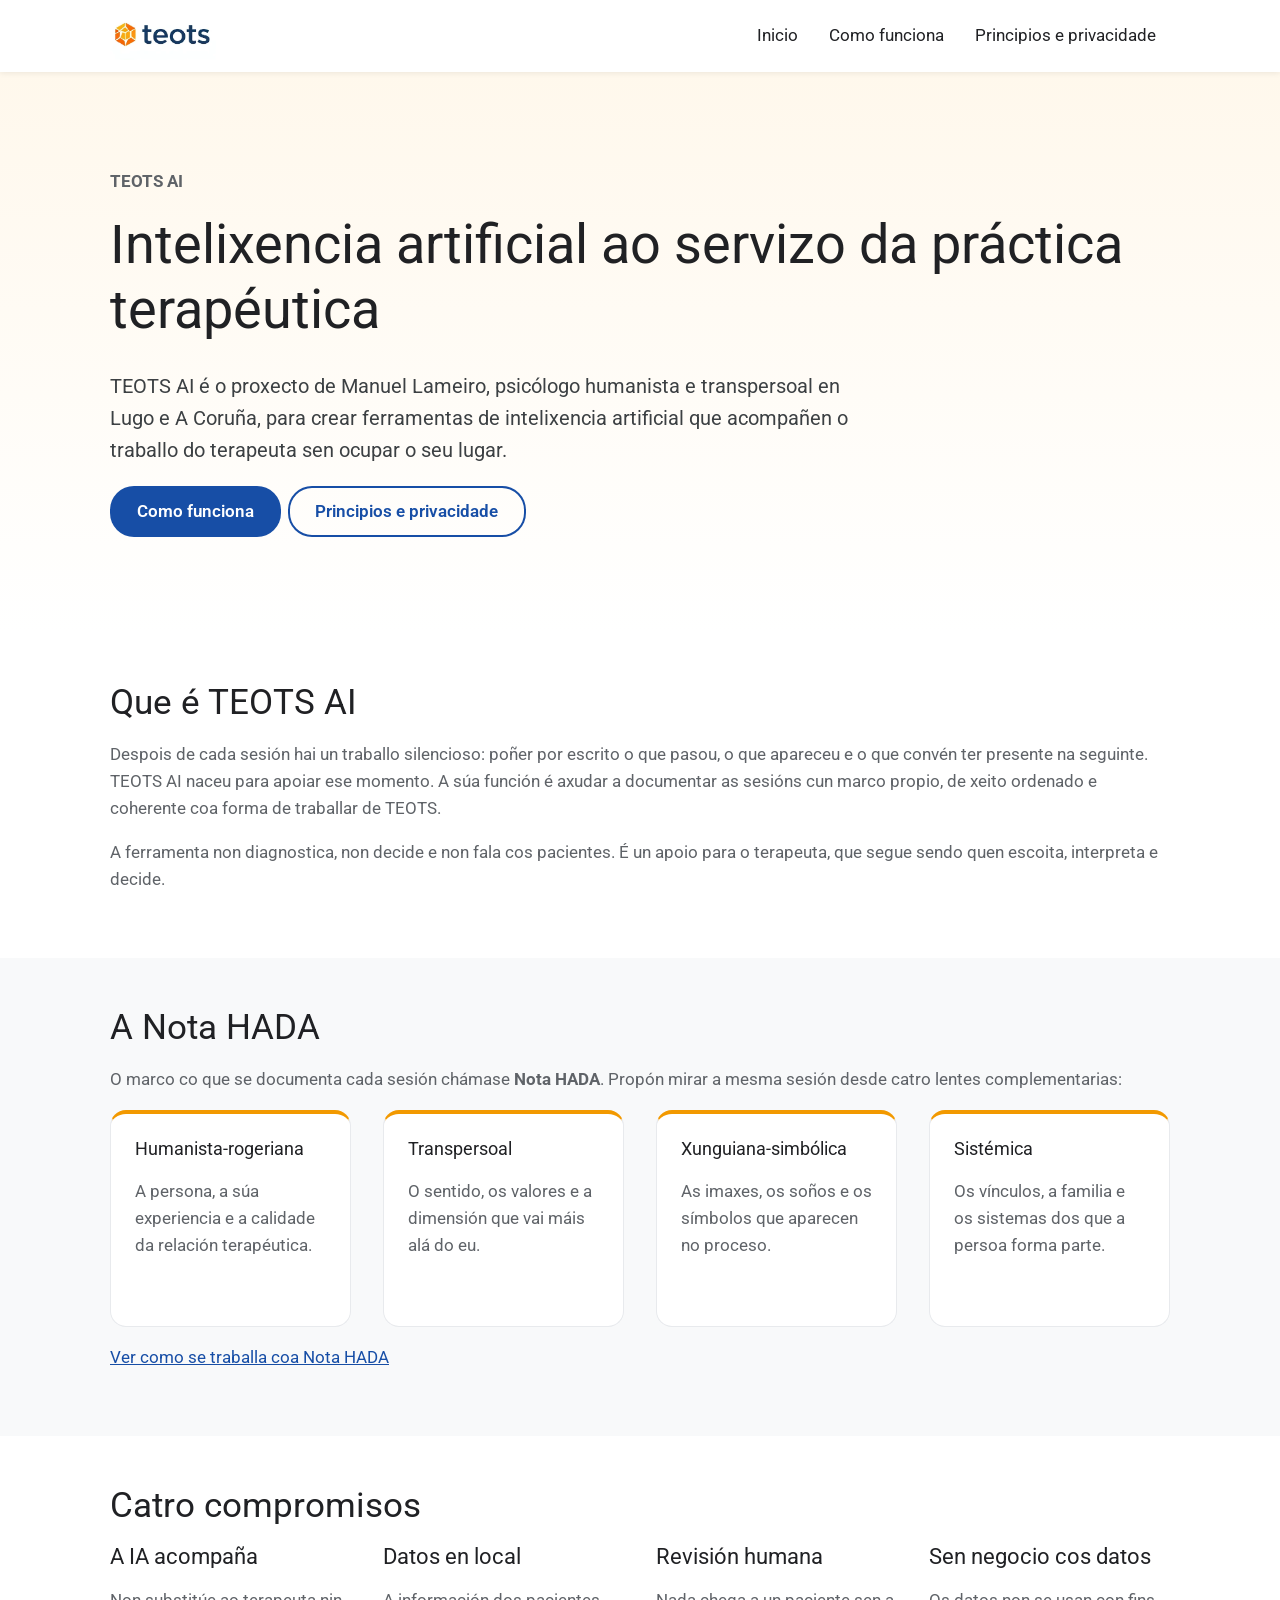
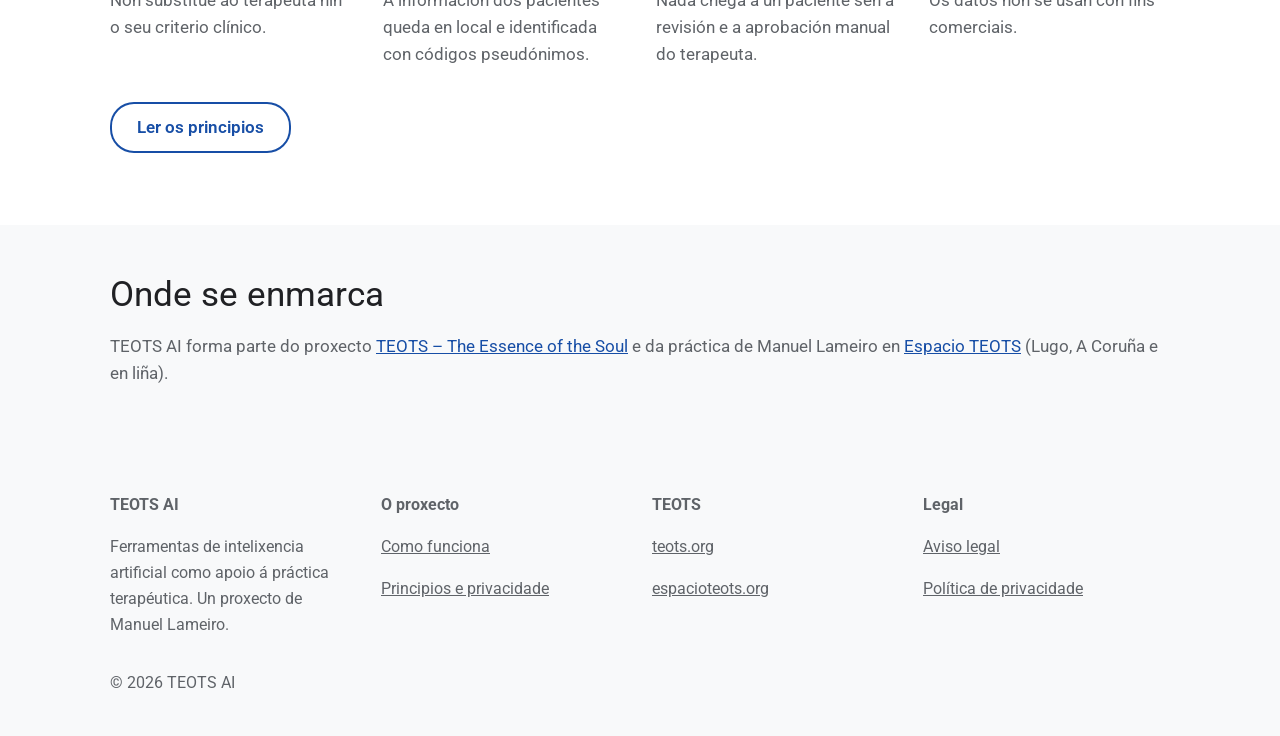
==== docs/index.html @ 67237757 "Ajustes finales de migración Co-Authored-By: Claude Opus 5.5 <noreply@anthropic.com> Claude-Session:" ====
<!DOCTYPE html>
<html lang="gl">
<head>
<meta charset="utf-8">
<meta name="viewport" content="width=device-width, initial-scale=1">
<title>TEOTS AI · Intelixencia artificial ao servizo da terapia | TEOTS AI</title>
<meta name="description" content="TEOTS AI: ferramentas de intelixencia artificial como apoio á práctica terapéutica, cun marco propio, a Nota HADA.">
<link rel="icon" href="img/favicon.png">
<link rel="preconnect" href="https://fonts.googleapis.com">
<link rel="preconnect" href="https://fonts.gstatic.com" crossorigin>
<link rel="stylesheet" href="https://fonts.googleapis.com/css2?family=Roboto:ital,wght@0,300;0,400;0,500;0,700;1,400&family=Roboto+Slab:wght@300;400&display=swap">
<link rel="stylesheet" href="estilo.css">
</head>
<body class="normal">
<header class="cabecera">
  <div class="ancho">
    <a class="logo" href="./"><img src="img/cropped-image-7.webp" alt="TEOTS AI"></a>
    <input type="checkbox" id="menu-movil" class="menu-check">
    <label for="menu-movil" class="menu-boton" aria-label="Abrir o menú"><span></span></label>
    <nav class="menu">
      <ul>
        <li><a href="./">Inicio</a>
        </li>
        <li><a href="gemini/">Como funciona</a>
        </li>
        <li><a href="deepmind/">Principios e privacidade</a>
        </li>
      </ul>
    </nav>
  </div>
</header>
<main>
<section class="bloque portada">
<div class="ancho">
<p><strong>TEOTS AI</strong></p>
<h1>Intelixencia artificial ao servizo da práctica terapéutica</h1>
<p class="entradilla">TEOTS AI é o proxecto de Manuel Lameiro, psicólogo humanista e transpersoal en Lugo e A Coruña, para crear ferramentas de intelixencia artificial que acompañen o traballo do terapeuta sen ocupar o seu lugar.</p>
<p class="botones"><a class="boton" href="gemini/">Como funciona</a><a class="boton boton-secundario" href="deepmind/">Principios e privacidade</a></p>
</div>
</section>
<section class="bloque">
<div class="ancho">
<h2>Que é TEOTS AI</h2>
<p>Despois de cada sesión hai un traballo silencioso: poñer por escrito o que pasou, o que apareceu e o que convén ter presente na seguinte. TEOTS AI naceu para apoiar ese momento. A súa función é axudar a documentar as sesións cun marco propio, de xeito ordenado e coherente coa forma de traballar de TEOTS.</p>
<p>A ferramenta non diagnostica, non decide e non fala cos pacientes. É un apoio para o terapeuta, que segue sendo quen escoita, interpreta e decide.</p>
</div>
</section>
<section class="bloque gris">
<div class="ancho">
<h2>A Nota HADA</h2>
<p>O marco co que se documenta cada sesión chámase <strong>Nota HADA</strong>. Propón mirar a mesma sesión desde catro lentes complementarias:</p>
<div class="columnas">
<div class="col">
<div class="caja lente">
<h3>Humanista-rogeriana</h3>
<p>A persona, a súa experiencia e a calidade da relación terapéutica.</p>
</div>
</div>
<div class="col">
<div class="caja lente">
<h3>Transpersoal</h3>
<p>O sentido, os valores e a dimensión que vai máis alá do eu.</p>
</div>
</div>
<div class="col">
<div class="caja lente">
<h3>Xunguiana-simbólica</h3>
<p>As imaxes, os soños e os símbolos que aparecen no proceso.</p>
</div>
</div>
<div class="col">
<div class="caja lente">
<h3>Sistémica</h3>
<p>Os vínculos, a familia e os sistemas dos que a persoa forma parte.</p>
</div>
</div>
</div>
<p><a href="gemini/">Ver como se traballa coa Nota HADA</a></p>
</div>
</section>
<section class="bloque">
<div class="ancho">
<h2>Catro compromisos</h2>
<div class="columnas">
<div class="col">
<h3>A IA acompaña</h3>
<p>Non substitúe ao terapeuta nin o seu criterio clínico.</p>
</div>
<div class="col">
<h3>Datos en local</h3>
<p>A información dos pacientes queda en local e identificada con códigos pseudónimos.</p>
</div>
<div class="col">
<h3>Revisión humana</h3>
<p>Nada chega a un paciente sen a revisión e a aprobación manual do terapeuta.</p>
</div>
<div class="col">
<h3>Sen negocio cos datos</h3>
<p>Os datos non se usan con fins comerciais.</p>
</div>
</div>
<p class="botones"><a class="boton boton-secundario" href="deepmind/">Ler os principios</a></p>
</div>
</section>
<section class="bloque gris">
<div class="ancho">
<h2>Onde se enmarca</h2>
<p>TEOTS AI forma parte do proxecto <a href="https://teots.org/">TEOTS – The Essence of the Soul</a> e da práctica de Manuel Lameiro en <a href="https://espacioteots.org/">Espacio TEOTS</a> (Lugo, A Coruña e en liña).</p>
</div>
</section>
</main>
<footer class="pie">
<div class="ancho">
<div class="columnas">
<div class="col">
<p><strong>TEOTS AI</strong></p>
<p>Ferramentas de intelixencia artificial como apoio á práctica terapéutica. Un proxecto de Manuel Lameiro.</p>
</div>
<div class="col">
<p><strong>O proxecto</strong></p>
<p><a href="gemini/">Como funciona</a></p>
<p><a href="deepmind/">Principios e privacidade</a></p>
</div>
<div class="col">
<p><strong>TEOTS</strong></p>
<p><a href="https://teots.org/">teots.org</a></p>
<p><a href="https://espacioteots.org/">espacioteots.org</a></p>
</div>
<div class="col">
<p><strong>Legal</strong></p>
<p><a href="aviso-legal/">Aviso legal</a></p>
<p><a href="politica-de-privacidad/">Política de privacidade</a></p>
</div>
</div>
<p>© 2026 TEOTS AI</p>
</div>
</footer>
</body>
</html>
---- docs/estilo.css ----
/* =========================================================
   ESTILO DE TEOTS AI
   Para cambiar colores o letras, toca solo este primer bloque.
   ========================================================= */
:root {
  /* Colores del kit de Elementor de la web original */
  --e-global-color-primary: #202124;
  --e-global-color-secondary: #FBBC04;
  --e-global-color-text: #5F6368;
  --e-global-color-accent: #174EA6;

  /* Colores y letras que usa esta web */
  --color-fondo: #FFFFFF;
  --color-texto: #5F6368;
  --color-titulos: #202124;
  --color-enlace: #174EA6;
  --color-boton: #174EA6;
  --color-boton-texto: #FFFFFF;
  --color-cabecera: #FFFFFF;
  --color-menu: #202124;
  --color-menu-activo: #174EA6;
  --color-pie: #F8F9FA;
  --color-pie-texto: #5F6368;
  --fuente-texto: "Roboto", sans-serif;
  --peso-texto: 400;
  --fuente-titulos: "Roboto", sans-serif;
  --peso-titulos: 400;
  --fuente-menu: "Roboto", sans-serif;
  --ancho: 1100px;
  --alto-logo: 48px;
  --radio-boton: 24px;
}

/* ===== Base común (no hace falta tocar) ===== */
*, *::before, *::after { box-sizing: border-box; }
html { scroll-behavior: smooth; }
body { margin: 0; font-family: var(--fuente-texto); font-weight: var(--peso-texto, 400); color: var(--color-texto);
       background: var(--color-fondo); line-height: 1.6; font-size: 17px; }
img { max-width: 100%; height: auto; }
a { color: var(--color-enlace); }
h1, h2, h3, h4 { font-family: var(--fuente-titulos); font-weight: var(--peso-titulos, 600); line-height: 1.2;
                 margin: 1.2em 0 .5em; color: var(--color-titulos, inherit); }
h1 { font-size: clamp(2rem, 5vw, 3rem); }
h2 { font-size: clamp(1.6rem, 3.5vw, 2.2rem); }
h3 { font-size: 1.35rem; }
h4 { font-size: 1.1rem; }
.ancho { max-width: var(--ancho, 1140px); margin: 0 auto; padding: 0 20px; }
.bloque { padding: 48px 0; background-size: cover; background-position: center; }
.bloque > .ancho > :first-child, .col > :first-child, .grupo > :first-child { margin-top: 0; }
.columnas { display: flex; flex-wrap: wrap; gap: 32px; }
.col { flex: 1 1 0; min-width: 0; }
@media (max-width: 767px) { .col { flex-basis: 100%; } }
.grupo { margin: 0 0 1em; }
.imagen { margin: 0 0 1em; }
.imagen img { display: inline-block; }
.video { position: relative; aspect-ratio: 16 / 9; margin: 1em 0; }
.video iframe { position: absolute; inset: 0; width: 100%; height: 100%; border: 0; }
.galeria { display: grid; grid-template-columns: repeat(auto-fill, minmax(200px, 1fr)); gap: 10px; margin: 1em 0; }
.galeria img { width: 100%; height: 100%; object-fit: cover; aspect-ratio: 4 / 3; }
.caja { margin-bottom: 1.5em; }
.caja h3 { font-size: 1.05rem; }
details { border-bottom: 1px solid #ddd; padding: .6em 0; }
summary { cursor: pointer; font-weight: 600; }
.botones { margin: 1em 0; }
.boton { display: inline-block; padding: .7em 1.6em; background: var(--color-boton); color: var(--color-boton-texto, #fff);
         text-decoration: none; border-radius: var(--radio-boton, 4px); font-weight: 600; margin: 0 .4em .4em 0; }
.boton:hover { filter: brightness(1.1); }
.boton-secundario { background: transparent; color: var(--color-boton); box-shadow: inset 0 0 0 2px var(--color-boton); }
.contacto-directo { padding: 1em 0; }
.redes, .lista-iconos { list-style: none; padding: 0; }
.redes { display: flex; flex-wrap: wrap; gap: 14px; }
table { border-collapse: collapse; width: 100%; }
td, th { border: 1px solid #ddd; padding: .4em .6em; text-align: left; }

/* ----- Cabecera y menú ----- */
.cabecera { background: var(--color-cabecera); position: sticky; top: 0; z-index: 10; box-shadow: 0 1px 6px rgba(0,0,0,.08); }
.cabecera .ancho { display: flex; align-items: center; justify-content: space-between; min-height: 72px; gap: 20px; }
.logo { display: flex; align-items: center; gap: 36px; }
.logo img { max-height: var(--alto-logo, 56px); width: auto; display: block; }
.menu .redes { margin: 0; gap: 0; color: var(--color-menu); }
.menu { display: flex; align-items: center; gap: 20px; }
.menu ul { list-style: none; margin: 0; padding: 0; }
.menu > ul { display: flex; gap: 4px; }
.menu li { position: relative; }
.menu a { display: block; padding: .5em .8em; color: var(--color-menu); text-decoration: none;
          font-family: var(--fuente-menu, var(--fuente-titulos)); }
.menu a:hover { color: var(--color-menu-activo, var(--color-enlace)); }
.menu .boton-cabecera { color: var(--color-boton-texto, #fff); padding: .6em 1.4em; margin: 0; }
.menu li ul { display: none; position: absolute; left: 0; top: 100%; min-width: 220px; background: var(--color-cabecera);
              box-shadow: 0 6px 16px rgba(0,0,0,.12); padding: 6px 0; }
.menu li ul ul { left: 100%; top: 0; }
.menu li:hover > ul, .menu li:focus-within > ul { display: block; }
.con-sub > a::after { content: " ▾"; font-size: .8em; }
.menu-check, .menu-boton { display: none; }

@media (max-width: 900px) {
  .menu-boton { display: block; width: 44px; height: 44px; cursor: pointer; position: relative; }
  .menu-boton span, .menu-boton span::before, .menu-boton span::after {
    position: absolute; left: 10px; width: 24px; height: 2px; background: var(--color-menu); content: ""; }
  .menu-boton span { top: 21px; }
  .menu-boton span::before { top: -7px; left: 0; }
  .menu-boton span::after { top: 7px; left: 0; }
  .cabecera .ancho { flex-wrap: wrap; }
  .menu { display: none; width: 100%; flex-direction: column; align-items: stretch; padding-bottom: 16px; }
  .menu-check:checked ~ .menu { display: flex; }
  .menu > ul { flex-direction: column; }
  .menu li ul, .menu li ul ul { display: block; position: static; box-shadow: none; padding-left: 16px; background: none; min-width: 0; }
  .con-sub > a::after { content: ""; }
  .bloque { padding: 32px 0; }
  body { font-size: 16px; }
}

/* ----- Pie ----- */
.pie { background: var(--color-pie); color: var(--color-pie-texto); padding: 40px 0 24px; font-size: .95em; }
.pie a { color: inherit; }
.pie .bloque { padding: 0; background: none !important; }
.pie .ancho .ancho { padding: 0; }

/* ----- Vídeo de fondo ----- */
.con-video { position: relative; overflow: hidden; }
.fondo-video { position: absolute; inset: 0; width: 100%; height: 100%; object-fit: cover; z-index: 0; }
.con-video > .capa { position: absolute; inset: 0; z-index: 0; }
.con-video > :not(.fondo-video):not(.capa) { position: relative; z-index: 1; }
.menu .redes a { font-size: 0; padding: 0; }
.pie .col { flex-basis: 0; }
@media (max-width: 767px) { .pie .col { flex-basis: 100%; } }
.pie .imagen img { max-width: 240px; }
.centrado { display: flex; flex-direction: column; justify-content: center; }
.tarjeta { border: 1px solid rgba(0,0,0,.08); border-radius: 6px; padding: 24px; text-align: center; max-width: 820px; margin: 1em auto; }
.tarjeta .cargo { font-weight: 600; opacity: .8; }
.tarjeta .redes { justify-content: center; }
main > .bloque:first-child[style*="background-image"] { min-height: 420px; padding: 80px 0; display: flex; flex-direction: column; justify-content: center; }
.con-fondo { padding: 20px; background-size: cover; background-position: center; height: 100%; }
.imagen-columna img { width: 100%; object-fit: cover; }
strong, b { font-weight: 700; }
@media (max-width: 600px) { main > .bloque:first-child[style*="background-image"] { min-height: 300px !important; padding: 48px 0; } }
.rejilla { display: grid; gap: 12px; }
.rejilla > * { margin: 0; }
.rejilla .imagen img { width: 100%; height: 100%; object-fit: cover; aspect-ratio: 4 / 3; }
.promo { position: relative; min-height: 220px; background-size: cover; background-position: center; display: flex;
         align-items: center; justify-content: center; text-align: center; padding: 16px; margin-bottom: 1em; overflow: hidden; }
.promo::before { content: ""; position: absolute; inset: 0; background: rgba(255,255,255,.55); transition: background .3s; }
.promo:hover::before { background: rgba(255,255,255,.75); }
.promo-texto { position: relative; }
.promo h3 { margin: 0 0 .4em; font-size: 1.3rem; }
.promo p { margin: .2em 0; font-size: .95em; }
.tarjeta > img:first-child { width: 110px; height: 110px; object-fit: cover; border-radius: 50%; }
@media (max-width: 600px) { .rejilla { grid-template-columns: 1fr 1fr !important; } }
.carrusel { display: flex; overflow-x: auto; scroll-snap-type: x mandatory; margin: 1em 0; scrollbar-width: thin; }
.carrusel figure { flex: 0 0 100%; scroll-snap-align: start; margin: 0; position: relative; }
.carrusel img { width: 100%; aspect-ratio: 4 / 3; object-fit: cover; display: block; }
.carrusel figcaption { position: absolute; inset: auto 0 0 0; padding: 12px 16px; background: rgba(0,0,0,.35); color: #fff; }
.opiniones figure { padding: 8px 48px; text-align: center; }
.opiniones blockquote { margin: 0; font-style: italic; }
.opiniones figcaption { position: static; background: none; color: inherit; font-weight: 600; padding: 8px 0 0; }
.rejilla.videos { grid-template-columns: repeat(auto-fill, minmax(280px, 1fr)); }

/* ----- Iconos de redes (Font Awesome Free, licencia CC BY 4.0) ----- */
.redes a { display: inline-flex; width: 38px; height: 38px; align-items: center; justify-content: center; font-size: 0; color: inherit; }
.redes a::before { content: ''; width: 18px; height: 18px; background: currentColor; -webkit-mask: var(--icono) center / contain no-repeat; mask: var(--icono) center / contain no-repeat; }
.redes a:hover { opacity: .7; }
.redes a { --icono: url("data:image/svg+xml,%3Csvg%20xmlns%3D%22http%3A//www.w3.org/2000/svg%22%20viewBox%3D%220%200%20512%20512%22%3E%3Cpath%20d%3D%22M326.612%20185.391c59.747%2059.809%2058.927%20155.698.36%20214.59-.11.12-.24.25-.36.37l-67.2%2067.2c-59.27%2059.27-155.699%2059.262-214.96%200-59.27-59.26-59.27-155.7%200-214.96l37.106-37.106c9.84-9.84%2026.786-3.3%2027.294%2010.606.648%2017.722%203.826%2035.527%209.69%2052.721%201.986%205.822.567%2012.262-3.783%2016.612l-13.087%2013.087c-28.026%2028.026-28.905%2073.66-1.155%20101.96%2028.024%2028.579%2074.086%2028.749%20102.325.51l67.2-67.19c28.191-28.191%2028.073-73.757%200-101.83-3.701-3.694-7.429-6.564-10.341-8.569a16.037%2016.037%200%200%201-6.947-12.606c-.396-10.567%203.348-21.456%2011.698-29.806l21.054-21.055c5.521-5.521%2014.182-6.199%2020.584-1.731a152.482%20152.482%200%200%201%2020.522%2017.197zM467.547%2044.449c-59.261-59.262-155.69-59.27-214.96%200l-67.2%2067.2c-.12.12-.25.25-.36.37-58.566%2058.892-59.387%20154.781.36%20214.59a152.454%20152.454%200%200%200%2020.521%2017.196c6.402%204.468%2015.064%203.789%2020.584-1.731l21.054-21.055c8.35-8.35%2012.094-19.239%2011.698-29.806a16.037%2016.037%200%200%200-6.947-12.606c-2.912-2.005-6.64-4.875-10.341-8.569-28.073-28.073-28.191-73.639%200-101.83l67.2-67.19c28.239-28.239%2074.3-28.069%20102.325.51%2027.75%2028.3%2026.872%2073.934-1.155%20101.96l-13.087%2013.087c-4.35%204.35-5.769%2010.79-3.783%2016.612%205.864%2017.194%209.042%2034.999%209.69%2052.721.509%2013.906%2017.454%2020.446%2027.294%2010.606l37.106-37.106c59.271-59.259%2059.271-155.699.001-214.959z%22/%3E%3C/svg%3E"); }
.redes a[href*="wa.me"] { --icono: url("data:image/svg+xml,%3Csvg%20xmlns%3D%22http%3A//www.w3.org/2000/svg%22%20viewBox%3D%220%200%20448%20512%22%3E%3Cpath%20d%3D%22M380.9%2097.1C339%2055.1%20283.2%2032%20223.9%2032c-122.4%200-222%2099.6-222%20222%200%2039.1%2010.2%2077.3%2029.6%20111L0%20480l117.7-30.9c32.4%2017.7%2068.9%2027%20106.1%2027h.1c122.3%200%20224.1-99.6%20224.1-222%200-59.3-25.2-115-67.1-157zm-157%20341.6c-33.2%200-65.7-8.9-94-25.7l-6.7-4-69.8%2018.3L72%20359.2l-4.4-7c-18.5-29.4-28.2-63.3-28.2-98.2%200-101.7%2082.8-184.5%20184.6-184.5%2049.3%200%2095.6%2019.2%20130.4%2054.1%2034.8%2034.9%2056.2%2081.2%2056.1%20130.5%200%20101.8-84.9%20184.6-186.6%20184.6zm101.2-138.2c-5.5-2.8-32.8-16.2-37.9-18-5.1-1.9-8.8-2.8-12.5%202.8-3.7%205.6-14.3%2018-17.6%2021.8-3.2%203.7-6.5%204.2-12%201.4-32.6-16.3-54-29.1-75.5-66-5.7-9.8%205.7-9.1%2016.3-30.3%201.8-3.7.9-6.9-.5-9.7-1.4-2.8-12.5-30.1-17.1-41.2-4.5-10.8-9.1-9.3-12.5-9.5-3.2-.2-6.9-.2-10.6-.2-3.7%200-9.7%201.4-14.8%206.9-5.1%205.6-19.4%2019-19.4%2046.3%200%2027.3%2019.9%2053.7%2022.6%2057.4%202.8%203.7%2039.1%2059.7%2094.8%2083.8%2035.2%2015.2%2049%2016.5%2066.6%2013.9%2010.7-1.6%2032.8-13.4%2037.4-26.4%204.6-13%204.6-24.1%203.2-26.4-1.3-2.5-5-3.9-10.5-6.6z%22/%3E%3C/svg%3E"); }
.redes a[href*="whatsapp"] { --icono: url("data:image/svg+xml,%3Csvg%20xmlns%3D%22http%3A//www.w3.org/2000/svg%22%20viewBox%3D%220%200%20448%20512%22%3E%3Cpath%20d%3D%22M380.9%2097.1C339%2055.1%20283.2%2032%20223.9%2032c-122.4%200-222%2099.6-222%20222%200%2039.1%2010.2%2077.3%2029.6%20111L0%20480l117.7-30.9c32.4%2017.7%2068.9%2027%20106.1%2027h.1c122.3%200%20224.1-99.6%20224.1-222%200-59.3-25.2-115-67.1-157zm-157%20341.6c-33.2%200-65.7-8.9-94-25.7l-6.7-4-69.8%2018.3L72%20359.2l-4.4-7c-18.5-29.4-28.2-63.3-28.2-98.2%200-101.7%2082.8-184.5%20184.6-184.5%2049.3%200%2095.6%2019.2%20130.4%2054.1%2034.8%2034.9%2056.2%2081.2%2056.1%20130.5%200%20101.8-84.9%20184.6-186.6%20184.6zm101.2-138.2c-5.5-2.8-32.8-16.2-37.9-18-5.1-1.9-8.8-2.8-12.5%202.8-3.7%205.6-14.3%2018-17.6%2021.8-3.2%203.7-6.5%204.2-12%201.4-32.6-16.3-54-29.1-75.5-66-5.7-9.8%205.7-9.1%2016.3-30.3%201.8-3.7.9-6.9-.5-9.7-1.4-2.8-12.5-30.1-17.1-41.2-4.5-10.8-9.1-9.3-12.5-9.5-3.2-.2-6.9-.2-10.6-.2-3.7%200-9.7%201.4-14.8%206.9-5.1%205.6-19.4%2019-19.4%2046.3%200%2027.3%2019.9%2053.7%2022.6%2057.4%202.8%203.7%2039.1%2059.7%2094.8%2083.8%2035.2%2015.2%2049%2016.5%2066.6%2013.9%2010.7-1.6%2032.8-13.4%2037.4-26.4%204.6-13%204.6-24.1%203.2-26.4-1.3-2.5-5-3.9-10.5-6.6z%22/%3E%3C/svg%3E"); }
.redes a[href*="instagram"] { --icono: url("data:image/svg+xml,%3Csvg%20xmlns%3D%22http%3A//www.w3.org/2000/svg%22%20viewBox%3D%220%200%20448%20512%22%3E%3Cpath%20d%3D%22M224.1%20141c-63.6%200-114.9%2051.3-114.9%20114.9s51.3%20114.9%20114.9%20114.9S339%20319.5%20339%20255.9%20287.7%20141%20224.1%20141zm0%20189.6c-41.1%200-74.7-33.5-74.7-74.7s33.5-74.7%2074.7-74.7%2074.7%2033.5%2074.7%2074.7-33.6%2074.7-74.7%2074.7zm146.4-194.3c0%2014.9-12%2026.8-26.8%2026.8-14.9%200-26.8-12-26.8-26.8s12-26.8%2026.8-26.8%2026.8%2012%2026.8%2026.8zm76.1%2027.2c-1.7-35.9-9.9-67.7-36.2-93.9-26.2-26.2-58-34.4-93.9-36.2-37-2.1-147.9-2.1-184.9%200-35.8%201.7-67.6%209.9-93.9%2036.1s-34.4%2058-36.2%2093.9c-2.1%2037-2.1%20147.9%200%20184.9%201.7%2035.9%209.9%2067.7%2036.2%2093.9s58%2034.4%2093.9%2036.2c37%202.1%20147.9%202.1%20184.9%200%2035.9-1.7%2067.7-9.9%2093.9-36.2%2026.2-26.2%2034.4-58%2036.2-93.9%202.1-37%202.1-147.8%200-184.8zM398.8%20388c-7.8%2019.6-22.9%2034.7-42.6%2042.6-29.5%2011.7-99.5%209-132.1%209s-102.7%202.6-132.1-9c-19.6-7.8-34.7-22.9-42.6-42.6-11.7-29.5-9-99.5-9-132.1s-2.6-102.7%209-132.1c7.8-19.6%2022.9-34.7%2042.6-42.6%2029.5-11.7%2099.5-9%20132.1-9s102.7-2.6%20132.1%209c19.6%207.8%2034.7%2022.9%2042.6%2042.6%2011.7%2029.5%209%2099.5%209%20132.1s2.7%20102.7-9%20132.1z%22/%3E%3C/svg%3E"); }
.redes a[href*="facebook"] { --icono: url("data:image/svg+xml,%3Csvg%20xmlns%3D%22http%3A//www.w3.org/2000/svg%22%20viewBox%3D%220%200%20320%20512%22%3E%3Cpath%20d%3D%22M279.14%20288l14.22-92.66h-88.91v-60.13c0-25.35%2012.42-50.06%2052.24-50.06h40.42V6.26S260.43%200%20225.36%200c-73.22%200-121.08%2044.38-121.08%20124.72v70.62H22.89V288h81.39v224h100.17V288z%22/%3E%3C/svg%3E"); }
.redes a[href*="youtube"] { --icono: url("data:image/svg+xml,%3Csvg%20xmlns%3D%22http%3A//www.w3.org/2000/svg%22%20viewBox%3D%220%200%20576%20512%22%3E%3Cpath%20d%3D%22M549.655%20124.083c-6.281-23.65-24.787-42.276-48.284-48.597C458.781%2064%20288%2064%20288%2064S117.22%2064%2074.629%2075.486c-23.497%206.322-42.003%2024.947-48.284%2048.597-11.412%2042.867-11.412%20132.305-11.412%20132.305s0%2089.438%2011.412%20132.305c6.281%2023.65%2024.787%2041.5%2048.284%2047.821C117.22%20448%20288%20448%20288%20448s170.78%200%20213.371-11.486c23.497-6.321%2042.003-24.171%2048.284-47.821%2011.412-42.867%2011.412-132.305%2011.412-132.305s0-89.438-11.412-132.305zm-317.51%20213.508V175.185l142.739%2081.205-142.739%2081.201z%22/%3E%3C/svg%3E"); }
.redes a[href*="youtu.be"] { --icono: url("data:image/svg+xml,%3Csvg%20xmlns%3D%22http%3A//www.w3.org/2000/svg%22%20viewBox%3D%220%200%20576%20512%22%3E%3Cpath%20d%3D%22M549.655%20124.083c-6.281-23.65-24.787-42.276-48.284-48.597C458.781%2064%20288%2064%20288%2064S117.22%2064%2074.629%2075.486c-23.497%206.322-42.003%2024.947-48.284%2048.597-11.412%2042.867-11.412%20132.305-11.412%20132.305s0%2089.438%2011.412%20132.305c6.281%2023.65%2024.787%2041.5%2048.284%2047.821C117.22%20448%20288%20448%20288%20448s170.78%200%20213.371-11.486c23.497-6.321%2042.003-24.171%2048.284-47.821%2011.412-42.867%2011.412-132.305%2011.412-132.305s0-89.438-11.412-132.305zm-317.51%20213.508V175.185l142.739%2081.205-142.739%2081.201z%22/%3E%3C/svg%3E"); }
.redes a[href*="telegram"] { --icono: url("data:image/svg+xml,%3Csvg%20xmlns%3D%22http%3A//www.w3.org/2000/svg%22%20viewBox%3D%220%200%20496%20512%22%3E%3Cpath%20d%3D%22M248%208C111%208%200%20119%200%20256s111%20248%20248%20248%20248-111%20248-248S385%208%20248%208zm121.8%20169.9l-40.7%20191.8c-3%2013.6-11.1%2016.9-22.4%2010.5l-62-45.7-29.9%2028.8c-3.3%203.3-6.1%206.1-12.5%206.1l4.4-63.1%20114.9-103.8c5-4.4-1.1-6.9-7.7-2.5l-142%2089.4-61.2-19.1c-13.3-4.2-13.6-13.3%202.8-19.7l239.1-92.2c11.1-4%2020.8%202.7%2017.2%2019.5z%22/%3E%3C/svg%3E"); }
.redes a[href*="t.me"] { --icono: url("data:image/svg+xml,%3Csvg%20xmlns%3D%22http%3A//www.w3.org/2000/svg%22%20viewBox%3D%220%200%20496%20512%22%3E%3Cpath%20d%3D%22M248%208C111%208%200%20119%200%20256s111%20248%20248%20248%20248-111%20248-248S385%208%20248%208zm121.8%20169.9l-40.7%20191.8c-3%2013.6-11.1%2016.9-22.4%2010.5l-62-45.7-29.9%2028.8c-3.3%203.3-6.1%206.1-12.5%206.1l4.4-63.1%20114.9-103.8c5-4.4-1.1-6.9-7.7-2.5l-142%2089.4-61.2-19.1c-13.3-4.2-13.6-13.3%202.8-19.7l239.1-92.2c11.1-4%2020.8%202.7%2017.2%2019.5z%22/%3E%3C/svg%3E"); }
.redes a[href*="twitter"] { --icono: url("data:image/svg+xml,%3Csvg%20xmlns%3D%22http%3A//www.w3.org/2000/svg%22%20viewBox%3D%220%200%20512%20512%22%3E%3Cpath%20d%3D%22M389.2%2048h70.6L305.6%20224.2%20487%20464H345L233.7%20318.6%20106.5%20464H35.8L200.7%20275.5%2026.8%2048H172.4L272.9%20180.9%20389.2%2048zM364.4%20421.8h39.1L151.1%2088h-42L364.4%20421.8z%22/%3E%3C/svg%3E"); }
.redes a[href*="x.com"] { --icono: url("data:image/svg+xml,%3Csvg%20xmlns%3D%22http%3A//www.w3.org/2000/svg%22%20viewBox%3D%220%200%20512%20512%22%3E%3Cpath%20d%3D%22M389.2%2048h70.6L305.6%20224.2%20487%20464H345L233.7%20318.6%20106.5%20464H35.8L200.7%20275.5%2026.8%2048H172.4L272.9%20180.9%20389.2%2048zM364.4%20421.8h39.1L151.1%2088h-42L364.4%20421.8z%22/%3E%3C/svg%3E"); }
.redes a[href*="linkedin"] { --icono: url("data:image/svg+xml,%3Csvg%20xmlns%3D%22http%3A//www.w3.org/2000/svg%22%20viewBox%3D%220%200%20448%20512%22%3E%3Cpath%20d%3D%22M100.28%20448H7.4V148.9h92.88zM53.79%20108.1C24.09%20108.1%200%2083.5%200%2053.8a53.79%2053.79%200%200%201%20107.58%200c0%2029.7-24.1%2054.3-53.79%2054.3zM447.9%20448h-92.68V302.4c0-34.7-.7-79.2-48.29-79.2-48.29%200-55.69%2037.7-55.69%2076.7V448h-92.78V148.9h89.08v40.8h1.3c12.4-23.5%2042.69-48.3%2087.88-48.3%2094%200%20111.28%2061.9%20111.28%20142.3V448z%22/%3E%3C/svg%3E"); }
.redes a[href*="github"] { --icono: url("data:image/svg+xml,%3Csvg%20xmlns%3D%22http%3A//www.w3.org/2000/svg%22%20viewBox%3D%220%200%20496%20512%22%3E%3Cpath%20d%3D%22M165.9%20397.4c0%202-2.3%203.6-5.2%203.6-3.3.3-5.6-1.3-5.6-3.6%200-2%202.3-3.6%205.2-3.6%203-.3%205.6%201.3%205.6%203.6zm-31.1-4.5c-.7%202%201.3%204.3%204.3%204.9%202.6%201%205.6%200%206.2-2s-1.3-4.3-4.3-5.2c-2.6-.7-5.5.3-6.2%202.3zm44.2-1.7c-2.9.7-4.9%202.6-4.6%204.9.3%202%202.9%203.3%205.9%202.6%202.9-.7%204.9-2.6%204.6-4.6-.3-1.9-3-3.2-5.9-2.9zM244.8%208C106.1%208%200%20113.3%200%20252c0%20110.9%2069.8%20205.8%20169.5%20239.2%2012.8%202.3%2017.3-5.6%2017.3-12.1%200-6.2-.3-40.4-.3-61.4%200%200-70%2015-84.7-29.8%200%200-11.4-29.1-27.8-36.6%200%200-22.9-15.7%201.6-15.4%200%200%2024.9%202%2038.6%2025.8%2021.9%2038.6%2058.6%2027.5%2072.9%2020.9%202.3-16%208.8-27.1%2016-33.7-55.9-6.2-112.3-14.3-112.3-110.5%200-27.5%207.6-41.3%2023.6-58.9-2.6-6.5-11.1-33.3%202.6-67.9%2020.9-6.5%2069%2027%2069%2027%2020-5.6%2041.5-8.5%2062.8-8.5s42.8%202.9%2062.8%208.5c0%200%2048.1-33.6%2069-27%2013.7%2034.7%205.2%2061.4%202.6%2067.9%2016%2017.7%2025.8%2031.5%2025.8%2058.9%200%2096.5-58.9%20104.2-114.8%20110.5%209.2%207.9%2017%2022.9%2017%2046.4%200%2033.7-.3%2075.4-.3%2083.6%200%206.5%204.6%2014.4%2017.3%2012.1C428.2%20457.8%20496%20362.9%20496%20252%20496%20113.3%20383.5%208%20244.8%208zM97.2%20352.9c-1.3%201-1%203.3.7%205.2%201.6%201.6%203.9%202.3%205.2%201%201.3-1%201-3.3-.7-5.2-1.6-1.6-3.9-2.3-5.2-1zm-10.8-8.1c-.7%201.3.3%202.9%202.3%203.9%201.6%201%203.6.7%204.3-.7.7-1.3-.3-2.9-2.3-3.9-2-.6-3.6-.3-4.3.7zm32.4%2035.6c-1.6%201.3-1%204.3%201.3%206.2%202.3%202.3%205.2%202.6%206.5%201%201.3-1.3.7-4.3-1.3-6.2-2.2-2.3-5.2-2.6-6.5-1zm-11.4-14.7c-1.6%201-1.6%203.6%200%205.9%201.6%202.3%204.3%203.3%205.6%202.3%201.6-1.3%201.6-3.9%200-6.2-1.4-2.3-4-3.3-5.6-2z%22/%3E%3C/svg%3E"); }
.redes a[href*="tiktok"] { --icono: url("data:image/svg+xml,%3Csvg%20xmlns%3D%22http%3A//www.w3.org/2000/svg%22%20viewBox%3D%220%200%20448%20512%22%3E%3Cpath%20d%3D%22M448%2C209.91a210.06%2C210.06%2C0%2C0%2C1-122.77-39.25V349.38A162.55%2C162.55%2C0%2C1%2C1%2C185%2C188.31V278.2a74.62%2C74.62%2C0%2C1%2C0%2C52.23%2C71.18V0l88%2C0a121.18%2C121.18%2C0%2C0%2C0%2C1.86%2C22.17h0A122.18%2C122.18%2C0%2C0%2C0%2C381%2C102.39a121.43%2C121.43%2C0%2C0%2C0%2C67%2C20.14Z%22/%3E%3C/svg%3E"); }
.redes a[href*="tel:"] { --icono: url("data:image/svg+xml,%3Csvg%20xmlns%3D%22http%3A//www.w3.org/2000/svg%22%20viewBox%3D%220%200%20512%20512%22%3E%3Cpath%20d%3D%22M493.4%2024.6l-104-24c-11.3-2.6-22.9%203.3-27.5%2013.9l-48%20112c-4.2%209.8-1.4%2021.3%206.9%2028l60.6%2049.6c-36%2076.7-98.9%20140.5-177.2%20177.2l-49.6-60.6c-6.8-8.3-18.2-11.1-28-6.9l-112%2048C3.9%20366.5-2%20378.1.6%20389.4l24%20104C27.1%20504.2%2036.7%20512%2048%20512c256.1%200%20464-207.5%20464-464%200-11.2-7.7-20.9-18.6-23.4z%22/%3E%3C/svg%3E"); }
.redes a[href*="mailto:"] { --icono: url("data:image/svg+xml,%3Csvg%20xmlns%3D%22http%3A//www.w3.org/2000/svg%22%20viewBox%3D%220%200%20512%20512%22%3E%3Cpath%20d%3D%22M502.3%20190.8c3.9-3.1%209.7-.2%209.7%204.7V400c0%2026.5-21.5%2048-48%2048H48c-26.5%200-48-21.5-48-48V195.6c0-5%205.7-7.8%209.7-4.7%2022.4%2017.4%2052.1%2039.5%20154.1%20113.6%2021.1%2015.4%2056.7%2047.8%2092.2%2047.6%2035.7.3%2072-32.8%2092.3-47.6%20102-74.1%20131.6-96.3%20154-113.7zM256%20320c23.2.4%2056.6-29.2%2073.4-41.4%20132.7-96.3%20142.8-104.7%20173.4-128.7%205.8-4.5%209.2-11.5%209.2-18.9v-19c0-26.5-21.5-48-48-48H48C21.5%2064%200%2085.5%200%20112v19c0%207.4%203.4%2014.3%209.2%2018.9%2030.6%2023.9%2040.7%2032.4%20173.4%20128.7%2016.8%2012.2%2050.2%2041.8%2073.4%2041.4z%22/%3E%3C/svg%3E"); }


/* ===== Propio de TEOTS AI ===== */
.portada { padding: 96px 0 72px; background: linear-gradient(180deg, #FFF8EC 0%, #FFFFFF 100%); }
.portada h1 { font-size: clamp(2.2rem, 5vw, 3.4rem); margin-top: 0; }
.entradilla { font-size: 1.25rem; max-width: 760px; color: #3C4043; }
.bloque.gris { background: #F8F9FA; }
.caja { background: #fff; border: 1px solid #E8EAED; border-radius: 16px; padding: 24px; height: 100%; }
.caja h3 { font-size: 1.15rem; margin-top: 0; color: #202124; }
.lente { border-top: 4px solid #F29900; }
.aviso-sobrio { font-size: .95em; color: #5F6368; border-left: 3px solid #F29900; padding-left: 14px; }
.pie .columnas { gap: 24px; }
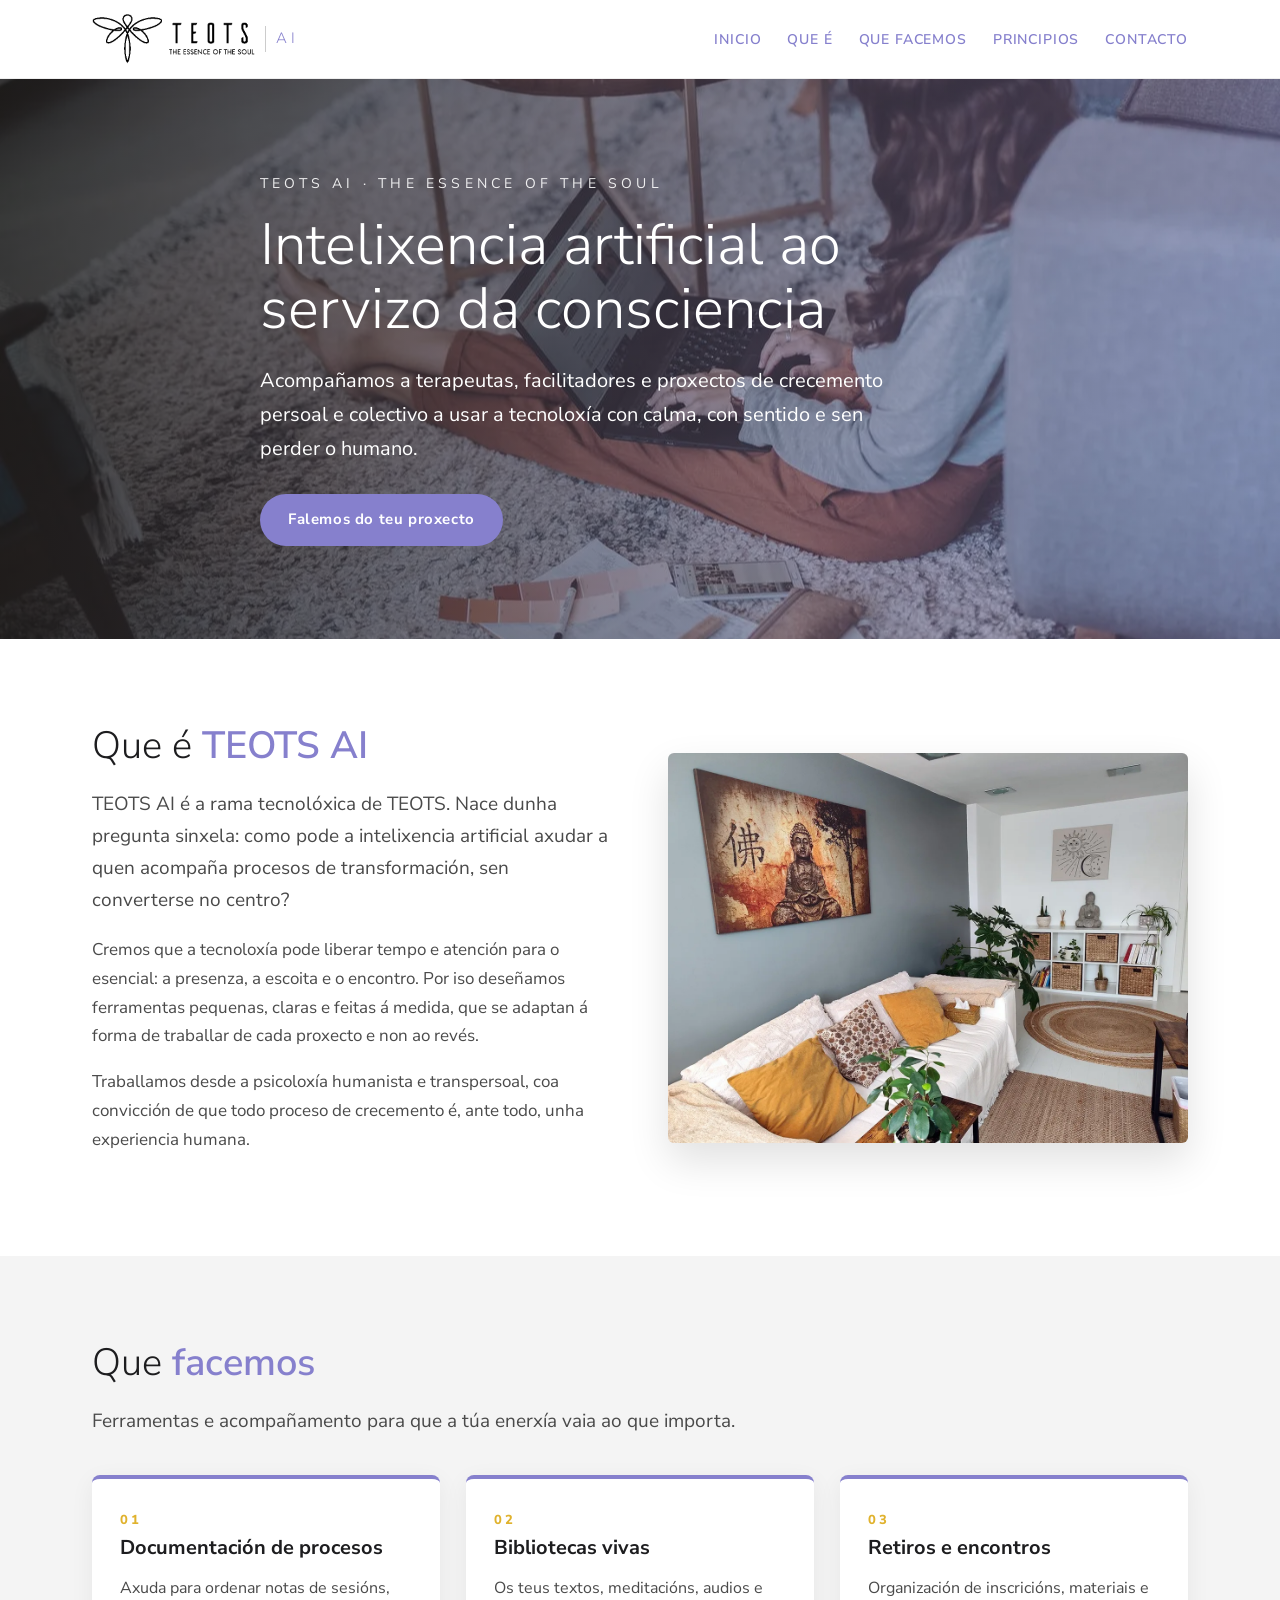
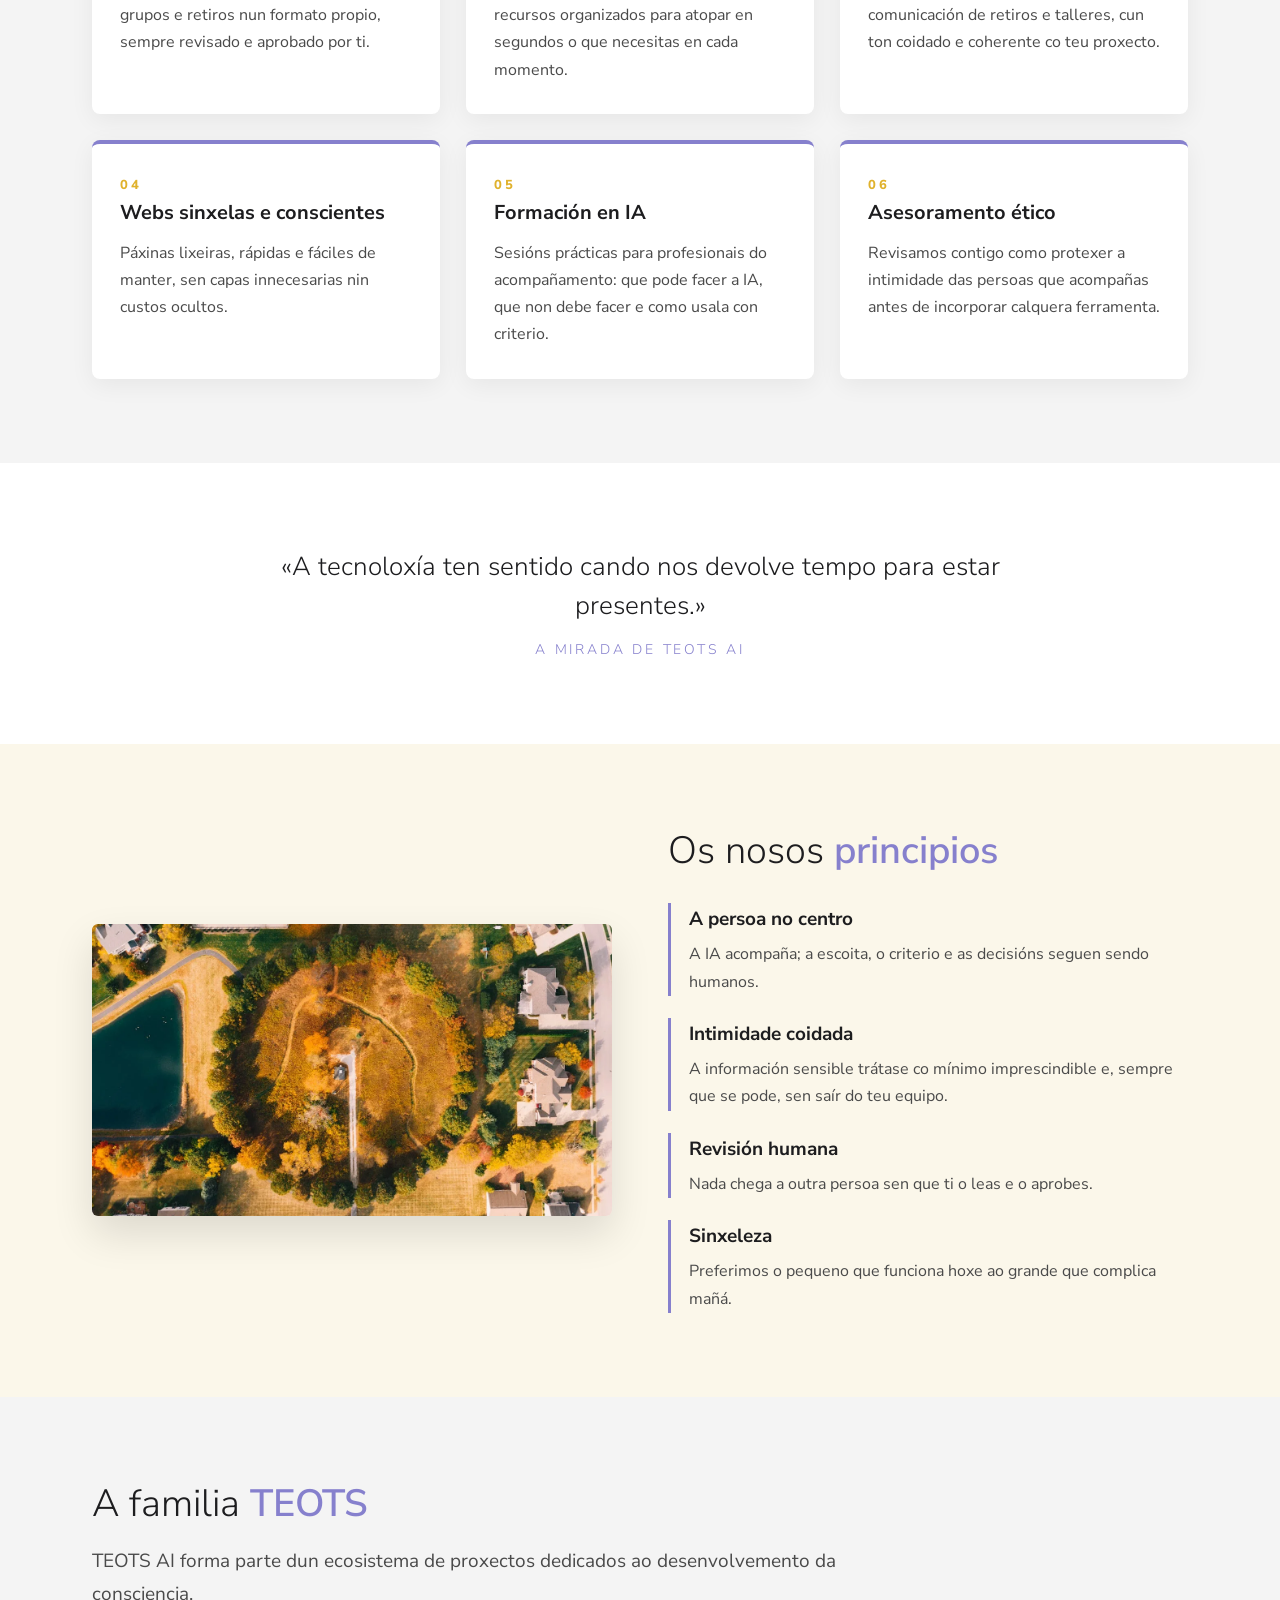
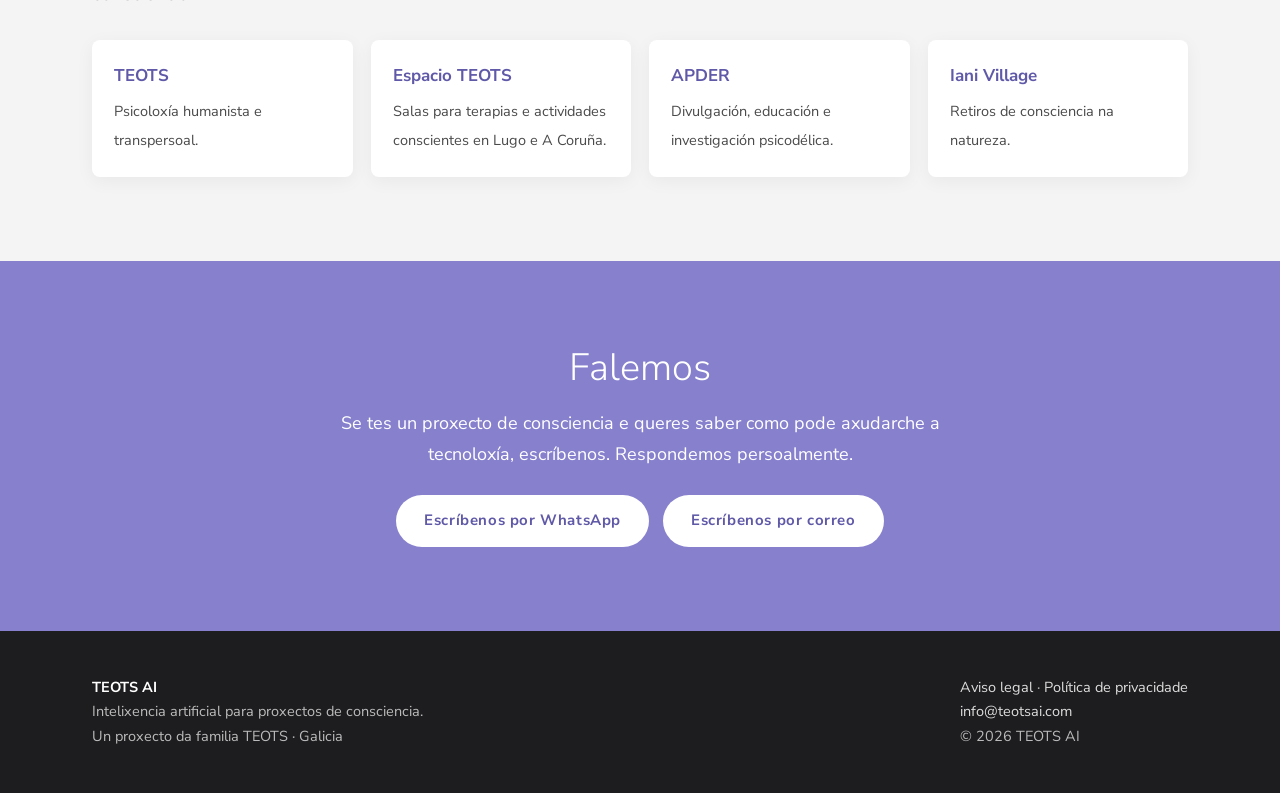
==== commit 6e4ac640: "TEOTS AI: web nova en galego, contido orixinal (IA para proxectos de consciencia); fóra _rev Co-Auth" ====
--- a/docs/index.html
+++ b/docs/index.html
@@ -1,139 +1,63 @@
-<!DOCTYPE html>
-<html lang="gl">
-<head>
-<meta charset="utf-8">
-<meta name="viewport" content="width=device-width, initial-scale=1">
-<title>TEOTS AI · Intelixencia artificial ao servizo da terapia | TEOTS AI</title>
-<meta name="description" content="TEOTS AI: ferramentas de intelixencia artificial como apoio á práctica terapéutica, cun marco propio, a Nota HADA.">
+<!doctype html>
+<html lang="gl"><head><meta charset="utf-8"><meta name="viewport" content="width=device-width,initial-scale=1">
+<title>TEOTS AI · Intelixencia artificial para proxectos de consciencia</title><meta name="description" content="TEOTS AI acompaña a terapeutas e proxectos de consciencia a usar a intelixencia artificial con sentido e sen perder o humano.">
+<link rel="canonical" href="https://teotsai.com/">
 <link rel="icon" href="img/favicon.png">
-<link rel="preconnect" href="https://fonts.googleapis.com">
-<link rel="preconnect" href="https://fonts.gstatic.com" crossorigin>
-<link rel="stylesheet" href="https://fonts.googleapis.com/css2?family=Roboto:ital,wght@0,300;0,400;0,500;0,700;1,400&family=Roboto+Slab:wght@300;400&display=swap">
-<link rel="stylesheet" href="estilo.css">
-</head>
-<body class="normal">
-<header class="cabecera">
-  <div class="ancho">
-    <a class="logo" href="./"><img src="img/cropped-image-7.webp" alt="TEOTS AI"></a>
-    <input type="checkbox" id="menu-movil" class="menu-check">
-    <label for="menu-movil" class="menu-boton" aria-label="Abrir o menú"><span></span></label>
-    <nav class="menu">
-      <ul>
-        <li><a href="./">Inicio</a>
-        </li>
-        <li><a href="gemini/">Como funciona</a>
-        </li>
-        <li><a href="deepmind/">Principios e privacidade</a>
-        </li>
-      </ul>
-    </nav>
-  </div>
-</header>
-<main>
-<section class="bloque portada">
-<div class="ancho">
-<p><strong>TEOTS AI</strong></p>
-<h1>Intelixencia artificial ao servizo da práctica terapéutica</h1>
-<p class="entradilla">TEOTS AI é o proxecto de Manuel Lameiro, psicólogo humanista e transpersoal en Lugo e A Coruña, para crear ferramentas de intelixencia artificial que acompañen o traballo do terapeuta sen ocupar o seu lugar.</p>
-<p class="botones"><a class="boton" href="gemini/">Como funciona</a><a class="boton boton-secundario" href="deepmind/">Principios e privacidade</a></p>
-</div>
-</section>
-<section class="bloque">
-<div class="ancho">
-<h2>Que é TEOTS AI</h2>
-<p>Despois de cada sesión hai un traballo silencioso: poñer por escrito o que pasou, o que apareceu e o que convén ter presente na seguinte. TEOTS AI naceu para apoiar ese momento. A súa función é axudar a documentar as sesións cun marco propio, de xeito ordenado e coherente coa forma de traballar de TEOTS.</p>
-<p>A ferramenta non diagnostica, non decide e non fala cos pacientes. É un apoio para o terapeuta, que segue sendo quen escoita, interpreta e decide.</p>
-</div>
-</section>
-<section class="bloque gris">
-<div class="ancho">
-<h2>A Nota HADA</h2>
-<p>O marco co que se documenta cada sesión chámase <strong>Nota HADA</strong>. Propón mirar a mesma sesión desde catro lentes complementarias:</p>
-<div class="columnas">
-<div class="col">
-<div class="caja lente">
-<h3>Humanista-rogeriana</h3>
-<p>A persona, a súa experiencia e a calidade da relación terapéutica.</p>
-</div>
-</div>
-<div class="col">
-<div class="caja lente">
-<h3>Transpersoal</h3>
-<p>O sentido, os valores e a dimensión que vai máis alá do eu.</p>
-</div>
-</div>
-<div class="col">
-<div class="caja lente">
-<h3>Xunguiana-simbólica</h3>
-<p>As imaxes, os soños e os símbolos que aparecen no proceso.</p>
-</div>
-</div>
-<div class="col">
-<div class="caja lente">
-<h3>Sistémica</h3>
-<p>Os vínculos, a familia e os sistemas dos que a persoa forma parte.</p>
-</div>
-</div>
-</div>
-<p><a href="gemini/">Ver como se traballa coa Nota HADA</a></p>
-</div>
-</section>
-<section class="bloque">
-<div class="ancho">
-<h2>Catro compromisos</h2>
-<div class="columnas">
-<div class="col">
-<h3>A IA acompaña</h3>
-<p>Non substitúe ao terapeuta nin o seu criterio clínico.</p>
-</div>
-<div class="col">
-<h3>Datos en local</h3>
-<p>A información dos pacientes queda en local e identificada con códigos pseudónimos.</p>
-</div>
-<div class="col">
-<h3>Revisión humana</h3>
-<p>Nada chega a un paciente sen a revisión e a aprobación manual do terapeuta.</p>
-</div>
-<div class="col">
-<h3>Sen negocio cos datos</h3>
-<p>Os datos non se usan con fins comerciais.</p>
-</div>
-</div>
-<p class="botones"><a class="boton boton-secundario" href="deepmind/">Ler os principios</a></p>
-</div>
-</section>
-<section class="bloque gris">
-<div class="ancho">
-<h2>Onde se enmarca</h2>
-<p>TEOTS AI forma parte do proxecto <a href="https://teots.org/">TEOTS – The Essence of the Soul</a> e da práctica de Manuel Lameiro en <a href="https://espacioteots.org/">Espacio TEOTS</a> (Lugo, A Coruña e en liña).</p>
-</div>
-</section>
-</main>
-<footer class="pie">
-<div class="ancho">
-<div class="columnas">
-<div class="col">
-<p><strong>TEOTS AI</strong></p>
-<p>Ferramentas de intelixencia artificial como apoio á práctica terapéutica. Un proxecto de Manuel Lameiro.</p>
-</div>
-<div class="col">
-<p><strong>O proxecto</strong></p>
-<p><a href="gemini/">Como funciona</a></p>
-<p><a href="deepmind/">Principios e privacidade</a></p>
-</div>
-<div class="col">
-<p><strong>TEOTS</strong></p>
-<p><a href="https://teots.org/">teots.org</a></p>
-<p><a href="https://espacioteots.org/">espacioteots.org</a></p>
-</div>
-<div class="col">
-<p><strong>Legal</strong></p>
-<p><a href="aviso-legal/">Aviso legal</a></p>
-<p><a href="politica-de-privacidad/">Política de privacidade</a></p>
-</div>
-</div>
-<p>© 2026 TEOTS AI</p>
-</div>
-</footer>
-</body>
-</html>
+<link rel="preconnect" href="https://fonts.googleapis.com"><link rel="preconnect" href="https://fonts.gstatic.com" crossorigin>
+<link href="https://fonts.googleapis.com/css2?family=Nunito+Sans:wght@300;400;600;700;800&display=swap" rel="stylesheet">
+<link rel="stylesheet" href="estilo.css"></head><body>
+<header><div class="ancho"><a class="marca" href=""><img src="img/logo-teots.png" alt="TEOTS" width="488" height="150"><span>AI</span></a>
+<nav><ul><li><a href="">Inicio</a></li><li><a href="#que-e">Que é</a></li><li><a href="#servizos">Que facemos</a></li><li><a href="#principios">Principios</a></li><li><a href="#contacto">Contacto</a></li></ul></nav></div></header>
+<section class="heroe" style="background-image:url(img/portada.webp)"><div class="ancho">
+<div class="antetitulo">TEOTS AI · The Essence of the Soul</div>
+<h1>Intelixencia artificial ao servizo da consciencia</h1>
+<p>Acompañamos a terapeutas, facilitadores e proxectos de crecemento persoal e colectivo a usar a tecnoloxía con calma, con sentido e sen perder o humano.</p>
+<a class="boton" href="#contacto">Falemos do teu proxecto</a></div></section>
+
+<section class="bloque" id="que-e"><div class="ancho dos">
+<div><h2>Que é <b>TEOTS AI</b></h2>
+<p class="entradilla">TEOTS AI é a rama tecnolóxica de TEOTS. Nace dunha pregunta sinxela: como pode a intelixencia artificial axudar a quen acompaña procesos de transformación, sen converterse no centro?</p>
+<p>Cremos que a tecnoloxía pode liberar tempo e atención para o esencial: a presenza, a escoita e o encontro. Por iso deseñamos ferramentas pequenas, claras e feitas á medida, que se adaptan á forma de traballar de cada proxecto e non ao revés.</p>
+<p>Traballamos desde a psicoloxía humanista e transpersoal, coa convicción de que todo proceso de crecemento é, ante todo, unha experiencia humana.</p></div>
+<img src="img/sala.webp" alt="Sala de traballo de Espacio TEOTS" width="1200" height="900" loading="lazy"></div></section>
+
+<section class="bloque gris" id="servizos"><div class="ancho">
+<h2>Que <b>facemos</b></h2>
+<p class="entradilla">Ferramentas e acompañamento para que a túa enerxía vaia ao que importa.</p>
+<div class="tarxetas">
+<div class="tarxeta"><div class="numero">01</div><h3>Documentación de procesos</h3><p>Axuda para ordenar notas de sesións, grupos e retiros nun formato propio, sempre revisado e aprobado por ti.</p></div>
+<div class="tarxeta"><div class="numero">02</div><h3>Bibliotecas vivas</h3><p>Os teus textos, meditacións, audios e recursos organizados para atopar en segundos o que necesitas en cada momento.</p></div>
+<div class="tarxeta"><div class="numero">03</div><h3>Retiros e encontros</h3><p>Organización de inscricións, materiais e comunicación de retiros e talleres, cun ton coidado e coherente co teu proxecto.</p></div>
+<div class="tarxeta"><div class="numero">04</div><h3>Webs sinxelas e conscientes</h3><p>Páxinas lixeiras, rápidas e fáciles de manter, sen capas innecesarias nin custos ocultos.</p></div>
+<div class="tarxeta"><div class="numero">05</div><h3>Formación en IA</h3><p>Sesións prácticas para profesionais do acompañamento: que pode facer a IA, que non debe facer e como usala con criterio.</p></div>
+<div class="tarxeta"><div class="numero">06</div><h3>Asesoramento ético</h3><p>Revisamos contigo como protexer a intimidade das persoas que acompañas antes de incorporar calquera ferramenta.</p></div>
+</div></div></section>
+
+<section class="bloque"><div class="ancho"><p class="cita">«A tecnoloxía ten sentido cando nos devolve tempo para estar presentes.»<small>A mirada de TEOTS AI</small></p></div></section>
+
+<section class="bloque crema" id="principios"><div class="ancho dos">
+<img src="img/natureza.webp" alt="Paisaxe de outono vista desde o aire" width="1280" height="719" loading="lazy">
+<div><h2>Os nosos <b>principios</b></h2>
+<div class="lista-principios" style="grid-template-columns:1fr">
+<div><h3>A persoa no centro</h3><p>A IA acompaña; a escoita, o criterio e as decisións seguen sendo humanos.</p></div>
+<div><h3>Intimidade coidada</h3><p>A información sensible trátase co mínimo imprescindible e, sempre que se pode, sen saír do teu equipo.</p></div>
+<div><h3>Revisión humana</h3><p>Nada chega a outra persoa sen que ti o leas e o aprobes.</p></div>
+<div><h3>Sinxeleza</h3><p>Preferimos o pequeno que funciona hoxe ao grande que complica mañá.</p></div>
+</div></div></div></section>
+
+<section class="bloque gris"><div class="ancho"><h2>A familia <b>TEOTS</b></h2>
+<p class="entradilla">TEOTS AI forma parte dun ecosistema de proxectos dedicados ao desenvolvemento da consciencia.</p>
+<div class="irmans">
+<a href="https://teots.org/"><strong>TEOTS</strong><span>Psicoloxía humanista e transpersoal.</span></a>
+<a href="https://espacioteots.org/"><strong>Espacio TEOTS</strong><span>Salas para terapias e actividades conscientes en Lugo e A Coruña.</span></a>
+<a href="https://apder.org/"><strong>APDER</strong><span>Divulgación, educación e investigación psicodélica.</span></a>
+<a href="https://ianivillage.com/"><strong>Iani Village</strong><span>Retiros de consciencia na natureza.</span></a>
+</div></div></section>
+
+<section class="bloque contacto" id="contacto"><div class="ancho"><h2>Falemos</h2>
+<p>Se tes un proxecto de consciencia e queres saber como pode axudarche a tecnoloxía, escríbenos. Respondemos persoalmente.</p>
+<div class="botons"><a class="boton claro" href="https://wa.me/34644632663" target="_blank" rel="noopener">Escríbenos por WhatsApp</a>
+<a class="boton claro" href="mailto:info@teotsai.com">Escríbenos por correo</a></div></div></section>
+<footer><div class="ancho"><div><strong style="color:#fff">TEOTS AI</strong><br>Intelixencia artificial para proxectos de consciencia.<br>Un proxecto da familia TEOTS · Galicia</div>
+<div><a href="aviso-legal/">Aviso legal</a> · <a href="politica-de-privacidad/">Política de privacidade</a><br><a href="mailto:info@teotsai.com">info@teotsai.com</a><br>© 2026 TEOTS AI</div></div></footer>
+</body></html>
--- a/docs/estilo.css
+++ b/docs/estilo.css
@@ -1,189 +1,54 @@
-/* =========================================================
-   ESTILO DE TEOTS AI
-   Para cambiar colores o letras, toca solo este primer bloque.
-   ========================================================= */
-:root {
-  /* Colores del kit de Elementor de la web original */
-  --e-global-color-primary: #202124;
-  --e-global-color-secondary: #FBBC04;
-  --e-global-color-text: #5F6368;
-  --e-global-color-accent: #174EA6;
-
-  /* Colores y letras que usa esta web */
-  --color-fondo: #FFFFFF;
-  --color-texto: #5F6368;
-  --color-titulos: #202124;
-  --color-enlace: #174EA6;
-  --color-boton: #174EA6;
-  --color-boton-texto: #FFFFFF;
-  --color-cabecera: #FFFFFF;
-  --color-menu: #202124;
-  --color-menu-activo: #174EA6;
-  --color-pie: #F8F9FA;
-  --color-pie-texto: #5F6368;
-  --fuente-texto: "Roboto", sans-serif;
-  --peso-texto: 400;
-  --fuente-titulos: "Roboto", sans-serif;
-  --peso-titulos: 400;
-  --fuente-menu: "Roboto", sans-serif;
-  --ancho: 1100px;
-  --alto-logo: 48px;
-  --radio-boton: 24px;
-}
-
-/* ===== Base común (no hace falta tocar) ===== */
-*, *::before, *::after { box-sizing: border-box; }
-html { scroll-behavior: smooth; }
-body { margin: 0; font-family: var(--fuente-texto); font-weight: var(--peso-texto, 400); color: var(--color-texto);
-       background: var(--color-fondo); line-height: 1.6; font-size: 17px; }
-img { max-width: 100%; height: auto; }
-a { color: var(--color-enlace); }
-h1, h2, h3, h4 { font-family: var(--fuente-titulos); font-weight: var(--peso-titulos, 600); line-height: 1.2;
-                 margin: 1.2em 0 .5em; color: var(--color-titulos, inherit); }
-h1 { font-size: clamp(2rem, 5vw, 3rem); }
-h2 { font-size: clamp(1.6rem, 3.5vw, 2.2rem); }
-h3 { font-size: 1.35rem; }
-h4 { font-size: 1.1rem; }
-.ancho { max-width: var(--ancho, 1140px); margin: 0 auto; padding: 0 20px; }
-.bloque { padding: 48px 0; background-size: cover; background-position: center; }
-.bloque > .ancho > :first-child, .col > :first-child, .grupo > :first-child { margin-top: 0; }
-.columnas { display: flex; flex-wrap: wrap; gap: 32px; }
-.col { flex: 1 1 0; min-width: 0; }
-@media (max-width: 767px) { .col { flex-basis: 100%; } }
-.grupo { margin: 0 0 1em; }
-.imagen { margin: 0 0 1em; }
-.imagen img { display: inline-block; }
-.video { position: relative; aspect-ratio: 16 / 9; margin: 1em 0; }
-.video iframe { position: absolute; inset: 0; width: 100%; height: 100%; border: 0; }
-.galeria { display: grid; grid-template-columns: repeat(auto-fill, minmax(200px, 1fr)); gap: 10px; margin: 1em 0; }
-.galeria img { width: 100%; height: 100%; object-fit: cover; aspect-ratio: 4 / 3; }
-.caja { margin-bottom: 1.5em; }
-.caja h3 { font-size: 1.05rem; }
-details { border-bottom: 1px solid #ddd; padding: .6em 0; }
-summary { cursor: pointer; font-weight: 600; }
-.botones { margin: 1em 0; }
-.boton { display: inline-block; padding: .7em 1.6em; background: var(--color-boton); color: var(--color-boton-texto, #fff);
-         text-decoration: none; border-radius: var(--radio-boton, 4px); font-weight: 600; margin: 0 .4em .4em 0; }
-.boton:hover { filter: brightness(1.1); }
-.boton-secundario { background: transparent; color: var(--color-boton); box-shadow: inset 0 0 0 2px var(--color-boton); }
-.contacto-directo { padding: 1em 0; }
-.redes, .lista-iconos { list-style: none; padding: 0; }
-.redes { display: flex; flex-wrap: wrap; gap: 14px; }
-table { border-collapse: collapse; width: 100%; }
-td, th { border: 1px solid #ddd; padding: .4em .6em; text-align: left; }
-
-/* ----- Cabecera y menú ----- */
-.cabecera { background: var(--color-cabecera); position: sticky; top: 0; z-index: 10; box-shadow: 0 1px 6px rgba(0,0,0,.08); }
-.cabecera .ancho { display: flex; align-items: center; justify-content: space-between; min-height: 72px; gap: 20px; }
-.logo { display: flex; align-items: center; gap: 36px; }
-.logo img { max-height: var(--alto-logo, 56px); width: auto; display: block; }
-.menu .redes { margin: 0; gap: 0; color: var(--color-menu); }
-.menu { display: flex; align-items: center; gap: 20px; }
-.menu ul { list-style: none; margin: 0; padding: 0; }
-.menu > ul { display: flex; gap: 4px; }
-.menu li { position: relative; }
-.menu a { display: block; padding: .5em .8em; color: var(--color-menu); text-decoration: none;
-          font-family: var(--fuente-menu, var(--fuente-titulos)); }
-.menu a:hover { color: var(--color-menu-activo, var(--color-enlace)); }
-.menu .boton-cabecera { color: var(--color-boton-texto, #fff); padding: .6em 1.4em; margin: 0; }
-.menu li ul { display: none; position: absolute; left: 0; top: 100%; min-width: 220px; background: var(--color-cabecera);
-              box-shadow: 0 6px 16px rgba(0,0,0,.12); padding: 6px 0; }
-.menu li ul ul { left: 100%; top: 0; }
-.menu li:hover > ul, .menu li:focus-within > ul { display: block; }
-.con-sub > a::after { content: " ▾"; font-size: .8em; }
-.menu-check, .menu-boton { display: none; }
-
-@media (max-width: 900px) {
-  .menu-boton { display: block; width: 44px; height: 44px; cursor: pointer; position: relative; }
-  .menu-boton span, .menu-boton span::before, .menu-boton span::after {
-    position: absolute; left: 10px; width: 24px; height: 2px; background: var(--color-menu); content: ""; }
-  .menu-boton span { top: 21px; }
-  .menu-boton span::before { top: -7px; left: 0; }
-  .menu-boton span::after { top: 7px; left: 0; }
-  .cabecera .ancho { flex-wrap: wrap; }
-  .menu { display: none; width: 100%; flex-direction: column; align-items: stretch; padding-bottom: 16px; }
-  .menu-check:checked ~ .menu { display: flex; }
-  .menu > ul { flex-direction: column; }
-  .menu li ul, .menu li ul ul { display: block; position: static; box-shadow: none; padding-left: 16px; background: none; min-width: 0; }
-  .con-sub > a::after { content: ""; }
-  .bloque { padding: 32px 0; }
-  body { font-size: 16px; }
-}
-
-/* ----- Pie ----- */
-.pie { background: var(--color-pie); color: var(--color-pie-texto); padding: 40px 0 24px; font-size: .95em; }
-.pie a { color: inherit; }
-.pie .bloque { padding: 0; background: none !important; }
-.pie .ancho .ancho { padding: 0; }
-
-/* ----- Vídeo de fondo ----- */
-.con-video { position: relative; overflow: hidden; }
-.fondo-video { position: absolute; inset: 0; width: 100%; height: 100%; object-fit: cover; z-index: 0; }
-.con-video > .capa { position: absolute; inset: 0; z-index: 0; }
-.con-video > :not(.fondo-video):not(.capa) { position: relative; z-index: 1; }
-.menu .redes a { font-size: 0; padding: 0; }
-.pie .col { flex-basis: 0; }
-@media (max-width: 767px) { .pie .col { flex-basis: 100%; } }
-.pie .imagen img { max-width: 240px; }
-.centrado { display: flex; flex-direction: column; justify-content: center; }
-.tarjeta { border: 1px solid rgba(0,0,0,.08); border-radius: 6px; padding: 24px; text-align: center; max-width: 820px; margin: 1em auto; }
-.tarjeta .cargo { font-weight: 600; opacity: .8; }
-.tarjeta .redes { justify-content: center; }
-main > .bloque:first-child[style*="background-image"] { min-height: 420px; padding: 80px 0; display: flex; flex-direction: column; justify-content: center; }
-.con-fondo { padding: 20px; background-size: cover; background-position: center; height: 100%; }
-.imagen-columna img { width: 100%; object-fit: cover; }
-strong, b { font-weight: 700; }
-@media (max-width: 600px) { main > .bloque:first-child[style*="background-image"] { min-height: 300px !important; padding: 48px 0; } }
-.rejilla { display: grid; gap: 12px; }
-.rejilla > * { margin: 0; }
-.rejilla .imagen img { width: 100%; height: 100%; object-fit: cover; aspect-ratio: 4 / 3; }
-.promo { position: relative; min-height: 220px; background-size: cover; background-position: center; display: flex;
-         align-items: center; justify-content: center; text-align: center; padding: 16px; margin-bottom: 1em; overflow: hidden; }
-.promo::before { content: ""; position: absolute; inset: 0; background: rgba(255,255,255,.55); transition: background .3s; }
-.promo:hover::before { background: rgba(255,255,255,.75); }
-.promo-texto { position: relative; }
-.promo h3 { margin: 0 0 .4em; font-size: 1.3rem; }
-.promo p { margin: .2em 0; font-size: .95em; }
-.tarjeta > img:first-child { width: 110px; height: 110px; object-fit: cover; border-radius: 50%; }
-@media (max-width: 600px) { .rejilla { grid-template-columns: 1fr 1fr !important; } }
-.carrusel { display: flex; overflow-x: auto; scroll-snap-type: x mandatory; margin: 1em 0; scrollbar-width: thin; }
-.carrusel figure { flex: 0 0 100%; scroll-snap-align: start; margin: 0; position: relative; }
-.carrusel img { width: 100%; aspect-ratio: 4 / 3; object-fit: cover; display: block; }
-.carrusel figcaption { position: absolute; inset: auto 0 0 0; padding: 12px 16px; background: rgba(0,0,0,.35); color: #fff; }
-.opiniones figure { padding: 8px 48px; text-align: center; }
-.opiniones blockquote { margin: 0; font-style: italic; }
-.opiniones figcaption { position: static; background: none; color: inherit; font-weight: 600; padding: 8px 0 0; }
-.rejilla.videos { grid-template-columns: repeat(auto-fill, minmax(280px, 1fr)); }
-
-/* ----- Iconos de redes (Font Awesome Free, licencia CC BY 4.0) ----- */
-.redes a { display: inline-flex; width: 38px; height: 38px; align-items: center; justify-content: center; font-size: 0; color: inherit; }
-.redes a::before { content: ''; width: 18px; height: 18px; background: currentColor; -webkit-mask: var(--icono) center / contain no-repeat; mask: var(--icono) center / contain no-repeat; }
-.redes a:hover { opacity: .7; }
-.redes a { --icono: url("data:image/svg+xml,%3Csvg%20xmlns%3D%22http%3A//www.w3.org/2000/svg%22%20viewBox%3D%220%200%20512%20512%22%3E%3Cpath%20d%3D%22M326.612%20185.391c59.747%2059.809%2058.927%20155.698.36%20214.59-.11.12-.24.25-.36.37l-67.2%2067.2c-59.27%2059.27-155.699%2059.262-214.96%200-59.27-59.26-59.27-155.7%200-214.96l37.106-37.106c9.84-9.84%2026.786-3.3%2027.294%2010.606.648%2017.722%203.826%2035.527%209.69%2052.721%201.986%205.822.567%2012.262-3.783%2016.612l-13.087%2013.087c-28.026%2028.026-28.905%2073.66-1.155%20101.96%2028.024%2028.579%2074.086%2028.749%20102.325.51l67.2-67.19c28.191-28.191%2028.073-73.757%200-101.83-3.701-3.694-7.429-6.564-10.341-8.569a16.037%2016.037%200%200%201-6.947-12.606c-.396-10.567%203.348-21.456%2011.698-29.806l21.054-21.055c5.521-5.521%2014.182-6.199%2020.584-1.731a152.482%20152.482%200%200%201%2020.522%2017.197zM467.547%2044.449c-59.261-59.262-155.69-59.27-214.96%200l-67.2%2067.2c-.12.12-.25.25-.36.37-58.566%2058.892-59.387%20154.781.36%20214.59a152.454%20152.454%200%200%200%2020.521%2017.196c6.402%204.468%2015.064%203.789%2020.584-1.731l21.054-21.055c8.35-8.35%2012.094-19.239%2011.698-29.806a16.037%2016.037%200%200%200-6.947-12.606c-2.912-2.005-6.64-4.875-10.341-8.569-28.073-28.073-28.191-73.639%200-101.83l67.2-67.19c28.239-28.239%2074.3-28.069%20102.325.51%2027.75%2028.3%2026.872%2073.934-1.155%20101.96l-13.087%2013.087c-4.35%204.35-5.769%2010.79-3.783%2016.612%205.864%2017.194%209.042%2034.999%209.69%2052.721.509%2013.906%2017.454%2020.446%2027.294%2010.606l37.106-37.106c59.271-59.259%2059.271-155.699.001-214.959z%22/%3E%3C/svg%3E"); }
-.redes a[href*="wa.me"] { --icono: url("data:image/svg+xml,%3Csvg%20xmlns%3D%22http%3A//www.w3.org/2000/svg%22%20viewBox%3D%220%200%20448%20512%22%3E%3Cpath%20d%3D%22M380.9%2097.1C339%2055.1%20283.2%2032%20223.9%2032c-122.4%200-222%2099.6-222%20222%200%2039.1%2010.2%2077.3%2029.6%20111L0%20480l117.7-30.9c32.4%2017.7%2068.9%2027%20106.1%2027h.1c122.3%200%20224.1-99.6%20224.1-222%200-59.3-25.2-115-67.1-157zm-157%20341.6c-33.2%200-65.7-8.9-94-25.7l-6.7-4-69.8%2018.3L72%20359.2l-4.4-7c-18.5-29.4-28.2-63.3-28.2-98.2%200-101.7%2082.8-184.5%20184.6-184.5%2049.3%200%2095.6%2019.2%20130.4%2054.1%2034.8%2034.9%2056.2%2081.2%2056.1%20130.5%200%20101.8-84.9%20184.6-186.6%20184.6zm101.2-138.2c-5.5-2.8-32.8-16.2-37.9-18-5.1-1.9-8.8-2.8-12.5%202.8-3.7%205.6-14.3%2018-17.6%2021.8-3.2%203.7-6.5%204.2-12%201.4-32.6-16.3-54-29.1-75.5-66-5.7-9.8%205.7-9.1%2016.3-30.3%201.8-3.7.9-6.9-.5-9.7-1.4-2.8-12.5-30.1-17.1-41.2-4.5-10.8-9.1-9.3-12.5-9.5-3.2-.2-6.9-.2-10.6-.2-3.7%200-9.7%201.4-14.8%206.9-5.1%205.6-19.4%2019-19.4%2046.3%200%2027.3%2019.9%2053.7%2022.6%2057.4%202.8%203.7%2039.1%2059.7%2094.8%2083.8%2035.2%2015.2%2049%2016.5%2066.6%2013.9%2010.7-1.6%2032.8-13.4%2037.4-26.4%204.6-13%204.6-24.1%203.2-26.4-1.3-2.5-5-3.9-10.5-6.6z%22/%3E%3C/svg%3E"); }
-.redes a[href*="whatsapp"] { --icono: url("data:image/svg+xml,%3Csvg%20xmlns%3D%22http%3A//www.w3.org/2000/svg%22%20viewBox%3D%220%200%20448%20512%22%3E%3Cpath%20d%3D%22M380.9%2097.1C339%2055.1%20283.2%2032%20223.9%2032c-122.4%200-222%2099.6-222%20222%200%2039.1%2010.2%2077.3%2029.6%20111L0%20480l117.7-30.9c32.4%2017.7%2068.9%2027%20106.1%2027h.1c122.3%200%20224.1-99.6%20224.1-222%200-59.3-25.2-115-67.1-157zm-157%20341.6c-33.2%200-65.7-8.9-94-25.7l-6.7-4-69.8%2018.3L72%20359.2l-4.4-7c-18.5-29.4-28.2-63.3-28.2-98.2%200-101.7%2082.8-184.5%20184.6-184.5%2049.3%200%2095.6%2019.2%20130.4%2054.1%2034.8%2034.9%2056.2%2081.2%2056.1%20130.5%200%20101.8-84.9%20184.6-186.6%20184.6zm101.2-138.2c-5.5-2.8-32.8-16.2-37.9-18-5.1-1.9-8.8-2.8-12.5%202.8-3.7%205.6-14.3%2018-17.6%2021.8-3.2%203.7-6.5%204.2-12%201.4-32.6-16.3-54-29.1-75.5-66-5.7-9.8%205.7-9.1%2016.3-30.3%201.8-3.7.9-6.9-.5-9.7-1.4-2.8-12.5-30.1-17.1-41.2-4.5-10.8-9.1-9.3-12.5-9.5-3.2-.2-6.9-.2-10.6-.2-3.7%200-9.7%201.4-14.8%206.9-5.1%205.6-19.4%2019-19.4%2046.3%200%2027.3%2019.9%2053.7%2022.6%2057.4%202.8%203.7%2039.1%2059.7%2094.8%2083.8%2035.2%2015.2%2049%2016.5%2066.6%2013.9%2010.7-1.6%2032.8-13.4%2037.4-26.4%204.6-13%204.6-24.1%203.2-26.4-1.3-2.5-5-3.9-10.5-6.6z%22/%3E%3C/svg%3E"); }
-.redes a[href*="instagram"] { --icono: url("data:image/svg+xml,%3Csvg%20xmlns%3D%22http%3A//www.w3.org/2000/svg%22%20viewBox%3D%220%200%20448%20512%22%3E%3Cpath%20d%3D%22M224.1%20141c-63.6%200-114.9%2051.3-114.9%20114.9s51.3%20114.9%20114.9%20114.9S339%20319.5%20339%20255.9%20287.7%20141%20224.1%20141zm0%20189.6c-41.1%200-74.7-33.5-74.7-74.7s33.5-74.7%2074.7-74.7%2074.7%2033.5%2074.7%2074.7-33.6%2074.7-74.7%2074.7zm146.4-194.3c0%2014.9-12%2026.8-26.8%2026.8-14.9%200-26.8-12-26.8-26.8s12-26.8%2026.8-26.8%2026.8%2012%2026.8%2026.8zm76.1%2027.2c-1.7-35.9-9.9-67.7-36.2-93.9-26.2-26.2-58-34.4-93.9-36.2-37-2.1-147.9-2.1-184.9%200-35.8%201.7-67.6%209.9-93.9%2036.1s-34.4%2058-36.2%2093.9c-2.1%2037-2.1%20147.9%200%20184.9%201.7%2035.9%209.9%2067.7%2036.2%2093.9s58%2034.4%2093.9%2036.2c37%202.1%20147.9%202.1%20184.9%200%2035.9-1.7%2067.7-9.9%2093.9-36.2%2026.2-26.2%2034.4-58%2036.2-93.9%202.1-37%202.1-147.8%200-184.8zM398.8%20388c-7.8%2019.6-22.9%2034.7-42.6%2042.6-29.5%2011.7-99.5%209-132.1%209s-102.7%202.6-132.1-9c-19.6-7.8-34.7-22.9-42.6-42.6-11.7-29.5-9-99.5-9-132.1s-2.6-102.7%209-132.1c7.8-19.6%2022.9-34.7%2042.6-42.6%2029.5-11.7%2099.5-9%20132.1-9s102.7-2.6%20132.1%209c19.6%207.8%2034.7%2022.9%2042.6%2042.6%2011.7%2029.5%209%2099.5%209%20132.1s2.7%20102.7-9%20132.1z%22/%3E%3C/svg%3E"); }
-.redes a[href*="facebook"] { --icono: url("data:image/svg+xml,%3Csvg%20xmlns%3D%22http%3A//www.w3.org/2000/svg%22%20viewBox%3D%220%200%20320%20512%22%3E%3Cpath%20d%3D%22M279.14%20288l14.22-92.66h-88.91v-60.13c0-25.35%2012.42-50.06%2052.24-50.06h40.42V6.26S260.43%200%20225.36%200c-73.22%200-121.08%2044.38-121.08%20124.72v70.62H22.89V288h81.39v224h100.17V288z%22/%3E%3C/svg%3E"); }
-.redes a[href*="youtube"] { --icono: url("data:image/svg+xml,%3Csvg%20xmlns%3D%22http%3A//www.w3.org/2000/svg%22%20viewBox%3D%220%200%20576%20512%22%3E%3Cpath%20d%3D%22M549.655%20124.083c-6.281-23.65-24.787-42.276-48.284-48.597C458.781%2064%20288%2064%20288%2064S117.22%2064%2074.629%2075.486c-23.497%206.322-42.003%2024.947-48.284%2048.597-11.412%2042.867-11.412%20132.305-11.412%20132.305s0%2089.438%2011.412%20132.305c6.281%2023.65%2024.787%2041.5%2048.284%2047.821C117.22%20448%20288%20448%20288%20448s170.78%200%20213.371-11.486c23.497-6.321%2042.003-24.171%2048.284-47.821%2011.412-42.867%2011.412-132.305%2011.412-132.305s0-89.438-11.412-132.305zm-317.51%20213.508V175.185l142.739%2081.205-142.739%2081.201z%22/%3E%3C/svg%3E"); }
-.redes a[href*="youtu.be"] { --icono: url("data:image/svg+xml,%3Csvg%20xmlns%3D%22http%3A//www.w3.org/2000/svg%22%20viewBox%3D%220%200%20576%20512%22%3E%3Cpath%20d%3D%22M549.655%20124.083c-6.281-23.65-24.787-42.276-48.284-48.597C458.781%2064%20288%2064%20288%2064S117.22%2064%2074.629%2075.486c-23.497%206.322-42.003%2024.947-48.284%2048.597-11.412%2042.867-11.412%20132.305-11.412%20132.305s0%2089.438%2011.412%20132.305c6.281%2023.65%2024.787%2041.5%2048.284%2047.821C117.22%20448%20288%20448%20288%20448s170.78%200%20213.371-11.486c23.497-6.321%2042.003-24.171%2048.284-47.821%2011.412-42.867%2011.412-132.305%2011.412-132.305s0-89.438-11.412-132.305zm-317.51%20213.508V175.185l142.739%2081.205-142.739%2081.201z%22/%3E%3C/svg%3E"); }
-.redes a[href*="telegram"] { --icono: url("data:image/svg+xml,%3Csvg%20xmlns%3D%22http%3A//www.w3.org/2000/svg%22%20viewBox%3D%220%200%20496%20512%22%3E%3Cpath%20d%3D%22M248%208C111%208%200%20119%200%20256s111%20248%20248%20248%20248-111%20248-248S385%208%20248%208zm121.8%20169.9l-40.7%20191.8c-3%2013.6-11.1%2016.9-22.4%2010.5l-62-45.7-29.9%2028.8c-3.3%203.3-6.1%206.1-12.5%206.1l4.4-63.1%20114.9-103.8c5-4.4-1.1-6.9-7.7-2.5l-142%2089.4-61.2-19.1c-13.3-4.2-13.6-13.3%202.8-19.7l239.1-92.2c11.1-4%2020.8%202.7%2017.2%2019.5z%22/%3E%3C/svg%3E"); }
-.redes a[href*="t.me"] { --icono: url("data:image/svg+xml,%3Csvg%20xmlns%3D%22http%3A//www.w3.org/2000/svg%22%20viewBox%3D%220%200%20496%20512%22%3E%3Cpath%20d%3D%22M248%208C111%208%200%20119%200%20256s111%20248%20248%20248%20248-111%20248-248S385%208%20248%208zm121.8%20169.9l-40.7%20191.8c-3%2013.6-11.1%2016.9-22.4%2010.5l-62-45.7-29.9%2028.8c-3.3%203.3-6.1%206.1-12.5%206.1l4.4-63.1%20114.9-103.8c5-4.4-1.1-6.9-7.7-2.5l-142%2089.4-61.2-19.1c-13.3-4.2-13.6-13.3%202.8-19.7l239.1-92.2c11.1-4%2020.8%202.7%2017.2%2019.5z%22/%3E%3C/svg%3E"); }
-.redes a[href*="twitter"] { --icono: url("data:image/svg+xml,%3Csvg%20xmlns%3D%22http%3A//www.w3.org/2000/svg%22%20viewBox%3D%220%200%20512%20512%22%3E%3Cpath%20d%3D%22M389.2%2048h70.6L305.6%20224.2%20487%20464H345L233.7%20318.6%20106.5%20464H35.8L200.7%20275.5%2026.8%2048H172.4L272.9%20180.9%20389.2%2048zM364.4%20421.8h39.1L151.1%2088h-42L364.4%20421.8z%22/%3E%3C/svg%3E"); }
-.redes a[href*="x.com"] { --icono: url("data:image/svg+xml,%3Csvg%20xmlns%3D%22http%3A//www.w3.org/2000/svg%22%20viewBox%3D%220%200%20512%20512%22%3E%3Cpath%20d%3D%22M389.2%2048h70.6L305.6%20224.2%20487%20464H345L233.7%20318.6%20106.5%20464H35.8L200.7%20275.5%2026.8%2048H172.4L272.9%20180.9%20389.2%2048zM364.4%20421.8h39.1L151.1%2088h-42L364.4%20421.8z%22/%3E%3C/svg%3E"); }
-.redes a[href*="linkedin"] { --icono: url("data:image/svg+xml,%3Csvg%20xmlns%3D%22http%3A//www.w3.org/2000/svg%22%20viewBox%3D%220%200%20448%20512%22%3E%3Cpath%20d%3D%22M100.28%20448H7.4V148.9h92.88zM53.79%20108.1C24.09%20108.1%200%2083.5%200%2053.8a53.79%2053.79%200%200%201%20107.58%200c0%2029.7-24.1%2054.3-53.79%2054.3zM447.9%20448h-92.68V302.4c0-34.7-.7-79.2-48.29-79.2-48.29%200-55.69%2037.7-55.69%2076.7V448h-92.78V148.9h89.08v40.8h1.3c12.4-23.5%2042.69-48.3%2087.88-48.3%2094%200%20111.28%2061.9%20111.28%20142.3V448z%22/%3E%3C/svg%3E"); }
-.redes a[href*="github"] { --icono: url("data:image/svg+xml,%3Csvg%20xmlns%3D%22http%3A//www.w3.org/2000/svg%22%20viewBox%3D%220%200%20496%20512%22%3E%3Cpath%20d%3D%22M165.9%20397.4c0%202-2.3%203.6-5.2%203.6-3.3.3-5.6-1.3-5.6-3.6%200-2%202.3-3.6%205.2-3.6%203-.3%205.6%201.3%205.6%203.6zm-31.1-4.5c-.7%202%201.3%204.3%204.3%204.9%202.6%201%205.6%200%206.2-2s-1.3-4.3-4.3-5.2c-2.6-.7-5.5.3-6.2%202.3zm44.2-1.7c-2.9.7-4.9%202.6-4.6%204.9.3%202%202.9%203.3%205.9%202.6%202.9-.7%204.9-2.6%204.6-4.6-.3-1.9-3-3.2-5.9-2.9zM244.8%208C106.1%208%200%20113.3%200%20252c0%20110.9%2069.8%20205.8%20169.5%20239.2%2012.8%202.3%2017.3-5.6%2017.3-12.1%200-6.2-.3-40.4-.3-61.4%200%200-70%2015-84.7-29.8%200%200-11.4-29.1-27.8-36.6%200%200-22.9-15.7%201.6-15.4%200%200%2024.9%202%2038.6%2025.8%2021.9%2038.6%2058.6%2027.5%2072.9%2020.9%202.3-16%208.8-27.1%2016-33.7-55.9-6.2-112.3-14.3-112.3-110.5%200-27.5%207.6-41.3%2023.6-58.9-2.6-6.5-11.1-33.3%202.6-67.9%2020.9-6.5%2069%2027%2069%2027%2020-5.6%2041.5-8.5%2062.8-8.5s42.8%202.9%2062.8%208.5c0%200%2048.1-33.6%2069-27%2013.7%2034.7%205.2%2061.4%202.6%2067.9%2016%2017.7%2025.8%2031.5%2025.8%2058.9%200%2096.5-58.9%20104.2-114.8%20110.5%209.2%207.9%2017%2022.9%2017%2046.4%200%2033.7-.3%2075.4-.3%2083.6%200%206.5%204.6%2014.4%2017.3%2012.1C428.2%20457.8%20496%20362.9%20496%20252%20496%20113.3%20383.5%208%20244.8%208zM97.2%20352.9c-1.3%201-1%203.3.7%205.2%201.6%201.6%203.9%202.3%205.2%201%201.3-1%201-3.3-.7-5.2-1.6-1.6-3.9-2.3-5.2-1zm-10.8-8.1c-.7%201.3.3%202.9%202.3%203.9%201.6%201%203.6.7%204.3-.7.7-1.3-.3-2.9-2.3-3.9-2-.6-3.6-.3-4.3.7zm32.4%2035.6c-1.6%201.3-1%204.3%201.3%206.2%202.3%202.3%205.2%202.6%206.5%201%201.3-1.3.7-4.3-1.3-6.2-2.2-2.3-5.2-2.6-6.5-1zm-11.4-14.7c-1.6%201-1.6%203.6%200%205.9%201.6%202.3%204.3%203.3%205.6%202.3%201.6-1.3%201.6-3.9%200-6.2-1.4-2.3-4-3.3-5.6-2z%22/%3E%3C/svg%3E"); }
-.redes a[href*="tiktok"] { --icono: url("data:image/svg+xml,%3Csvg%20xmlns%3D%22http%3A//www.w3.org/2000/svg%22%20viewBox%3D%220%200%20448%20512%22%3E%3Cpath%20d%3D%22M448%2C209.91a210.06%2C210.06%2C0%2C0%2C1-122.77-39.25V349.38A162.55%2C162.55%2C0%2C1%2C1%2C185%2C188.31V278.2a74.62%2C74.62%2C0%2C1%2C0%2C52.23%2C71.18V0l88%2C0a121.18%2C121.18%2C0%2C0%2C0%2C1.86%2C22.17h0A122.18%2C122.18%2C0%2C0%2C0%2C381%2C102.39a121.43%2C121.43%2C0%2C0%2C0%2C67%2C20.14Z%22/%3E%3C/svg%3E"); }
-.redes a[href*="tel:"] { --icono: url("data:image/svg+xml,%3Csvg%20xmlns%3D%22http%3A//www.w3.org/2000/svg%22%20viewBox%3D%220%200%20512%20512%22%3E%3Cpath%20d%3D%22M493.4%2024.6l-104-24c-11.3-2.6-22.9%203.3-27.5%2013.9l-48%20112c-4.2%209.8-1.4%2021.3%206.9%2028l60.6%2049.6c-36%2076.7-98.9%20140.5-177.2%20177.2l-49.6-60.6c-6.8-8.3-18.2-11.1-28-6.9l-112%2048C3.9%20366.5-2%20378.1.6%20389.4l24%20104C27.1%20504.2%2036.7%20512%2048%20512c256.1%200%20464-207.5%20464-464%200-11.2-7.7-20.9-18.6-23.4z%22/%3E%3C/svg%3E"); }
-.redes a[href*="mailto:"] { --icono: url("data:image/svg+xml,%3Csvg%20xmlns%3D%22http%3A//www.w3.org/2000/svg%22%20viewBox%3D%220%200%20512%20512%22%3E%3Cpath%20d%3D%22M502.3%20190.8c3.9-3.1%209.7-.2%209.7%204.7V400c0%2026.5-21.5%2048-48%2048H48c-26.5%200-48-21.5-48-48V195.6c0-5%205.7-7.8%209.7-4.7%2022.4%2017.4%2052.1%2039.5%20154.1%20113.6%2021.1%2015.4%2056.7%2047.8%2092.2%2047.6%2035.7.3%2072-32.8%2092.3-47.6%20102-74.1%20131.6-96.3%20154-113.7zM256%20320c23.2.4%2056.6-29.2%2073.4-41.4%20132.7-96.3%20142.8-104.7%20173.4-128.7%205.8-4.5%209.2-11.5%209.2-18.9v-19c0-26.5-21.5-48-48-48H48C21.5%2064%200%2085.5%200%20112v19c0%207.4%203.4%2014.3%209.2%2018.9%2030.6%2023.9%2040.7%2032.4%20173.4%20128.7%2016.8%2012.2%2050.2%2041.8%2073.4%2041.4z%22/%3E%3C/svg%3E"); }
-
-
-/* ===== Propio de TEOTS AI ===== */
-.portada { padding: 96px 0 72px; background: linear-gradient(180deg, #FFF8EC 0%, #FFFFFF 100%); }
-.portada h1 { font-size: clamp(2.2rem, 5vw, 3.4rem); margin-top: 0; }
-.entradilla { font-size: 1.25rem; max-width: 760px; color: #3C4043; }
-.bloque.gris { background: #F8F9FA; }
-.caja { background: #fff; border: 1px solid #E8EAED; border-radius: 16px; padding: 24px; height: 100%; }
-.caja h3 { font-size: 1.15rem; margin-top: 0; color: #202124; }
-.lente { border-top: 4px solid #F29900; }
-.aviso-sobrio { font-size: .95em; color: #5F6368; border-left: 3px solid #F29900; padding-left: 14px; }
-.pie .columnas { gap: 24px; }
+:root{--lila:#8680CD;--lila-osc:#5f59a8;--negro:#1d1d1f;--texto:#4a4a4a;--gris:#F4F4F4;--crema:#FDF0C3;--ouro:#E0B22D;--branco:#fff;
+--fuente:"Nunito Sans",sans-serif;--titulos:"Nunito Sans",sans-serif;--ancho:1140px}
+*,*::before,*::after{box-sizing:border-box}html{scroll-behavior:smooth}
+body{margin:0;font-family:var(--fuente);color:var(--texto);background:#fff;font-size:17px;line-height:1.7}
+img{max-width:100%;height:auto;display:block}a{color:var(--lila-osc)}
+.ancho{max-width:var(--ancho);margin:0 auto;padding:0 22px}
+header{position:sticky;top:0;z-index:10;background:rgba(255,255,255,.96);border-bottom:1px solid #eee}
+header .ancho{display:flex;align-items:center;justify-content:space-between;gap:16px;min-height:78px}
+.marca{display:flex;align-items:center;gap:10px;text-decoration:none;color:var(--negro)}
+.marca img{height:50px;width:auto}.marca span{font-weight:300;letter-spacing:.32em;font-size:15px;color:var(--lila);border-left:1px solid #ccc;padding-left:10px}
+nav ul{list-style:none;margin:0;padding:0;display:flex;gap:26px;flex-wrap:wrap}
+nav a{font-size:14px;text-transform:uppercase;letter-spacing:.06em;color:var(--lila);text-decoration:none;font-weight:600}
+nav a:hover{color:var(--negro)}
+.heroe{position:relative;min-height:560px;display:flex;align-items:center;background:#333 center/cover no-repeat;color:#fff}
+.heroe::before{content:"";position:absolute;inset:0;background:linear-gradient(90deg,rgba(29,29,31,.72),rgba(134,128,205,.35))}
+.heroe .ancho{position:relative}
+.heroe .antetitulo{font-size:14px;letter-spacing:.3em;text-transform:uppercase;opacity:.9}
+.heroe h1{font-family:var(--titulos);font-weight:300;font-size:58px;line-height:1.1;margin:.3em 0 .4em;max-width:760px}
+.heroe p{font-size:20px;max-width:640px;margin:0 0 28px}
+.boton{display:inline-block;padding:13px 28px;border-radius:40px;background:var(--lila);color:#fff;text-decoration:none;font-weight:700;font-size:15px;letter-spacing:.04em}
+.boton:hover{background:var(--lila-osc)}.boton.claro{background:#fff;color:var(--lila-osc)}
+.bloque{padding:84px 0}.bloque.gris{background:var(--gris)}.bloque.crema{background:#FBF7EA}
+.bloque h2{font-family:var(--titulos);font-weight:300;font-size:38px;color:var(--negro);margin:0 0 18px;line-height:1.2}
+.bloque h2 b{color:var(--lila);font-weight:600}
+.entradilla{font-size:19px;max-width:760px}
+.dos{display:grid;grid-template-columns:1fr 1fr;gap:56px;align-items:center}
+.dos img{border-radius:6px;box-shadow:0 18px 40px rgba(0,0,0,.12)}
+.tarxetas{display:grid;grid-template-columns:repeat(3,1fr);gap:26px;margin-top:38px}
+.tarxeta{background:#fff;border-radius:8px;padding:30px 28px;box-shadow:0 6px 24px rgba(0,0,0,.06);border-top:4px solid var(--lila)}
+.tarxeta h3{margin:0 0 10px;font-size:20px;color:var(--negro);font-weight:700}
+.tarxeta p{margin:0;font-size:16px}
+.numero{font-size:13px;color:var(--ouro);font-weight:800;letter-spacing:.2em}
+.lista-principios{display:grid;grid-template-columns:repeat(2,1fr);gap:22px 48px;margin-top:30px}
+.lista-principios div{border-left:3px solid var(--lila);padding-left:18px}
+.lista-principios h3{margin:0 0 6px;color:var(--negro);font-size:19px}
+.lista-principios p{margin:0;font-size:16px}
+.cita{text-align:center;font-size:26px;font-weight:300;color:var(--negro);max-width:820px;margin:0 auto;line-height:1.5}
+.cita small{display:block;margin-top:14px;font-size:14px;color:var(--lila);letter-spacing:.2em;text-transform:uppercase}
+.irmans{display:grid;grid-template-columns:repeat(4,1fr);gap:18px;margin-top:30px}
+.irmans a{display:block;background:#fff;border-radius:8px;padding:22px;text-decoration:none;color:var(--texto);box-shadow:0 4px 18px rgba(0,0,0,.05)}
+.irmans strong{display:block;color:var(--lila-osc);font-size:17px;margin-bottom:6px}
+.irmans span{font-size:14.5px;line-height:1.55}
+.contacto{background:var(--lila);color:#fff;text-align:center}
+.contacto h2{color:#fff}.contacto p{max-width:640px;margin:0 auto 26px;font-size:18px}
+.contacto .botons{display:flex;gap:14px;justify-content:center;flex-wrap:wrap}
+footer{background:var(--negro);color:#bbb;font-size:14.5px;padding:44px 0}
+footer .ancho{display:flex;justify-content:space-between;gap:24px;flex-wrap:wrap}
+footer a{color:#ddd;text-decoration:none}footer a:hover{color:#fff}
+.legal h1{font-family:var(--titulos);font-weight:300;font-size:40px;color:var(--negro)}
+.legal{padding:60px 0 80px}
+@media(max-width:900px){.dos,.lista-principios{grid-template-columns:1fr}.tarxetas{grid-template-columns:1fr}.irmans{grid-template-columns:1fr 1fr}
+.heroe h1{font-size:38px}.heroe{min-height:480px}.bloque{padding:58px 0}.bloque h2{font-size:30px}nav ul{gap:14px}}
+@media(max-width:560px){header .ancho{flex-direction:column;align-items:flex-start;padding-top:10px;padding-bottom:10px}.marca img{height:40px}
+.irmans{grid-template-columns:1fr}.cita{font-size:21px}.heroe p{font-size:18px}}
